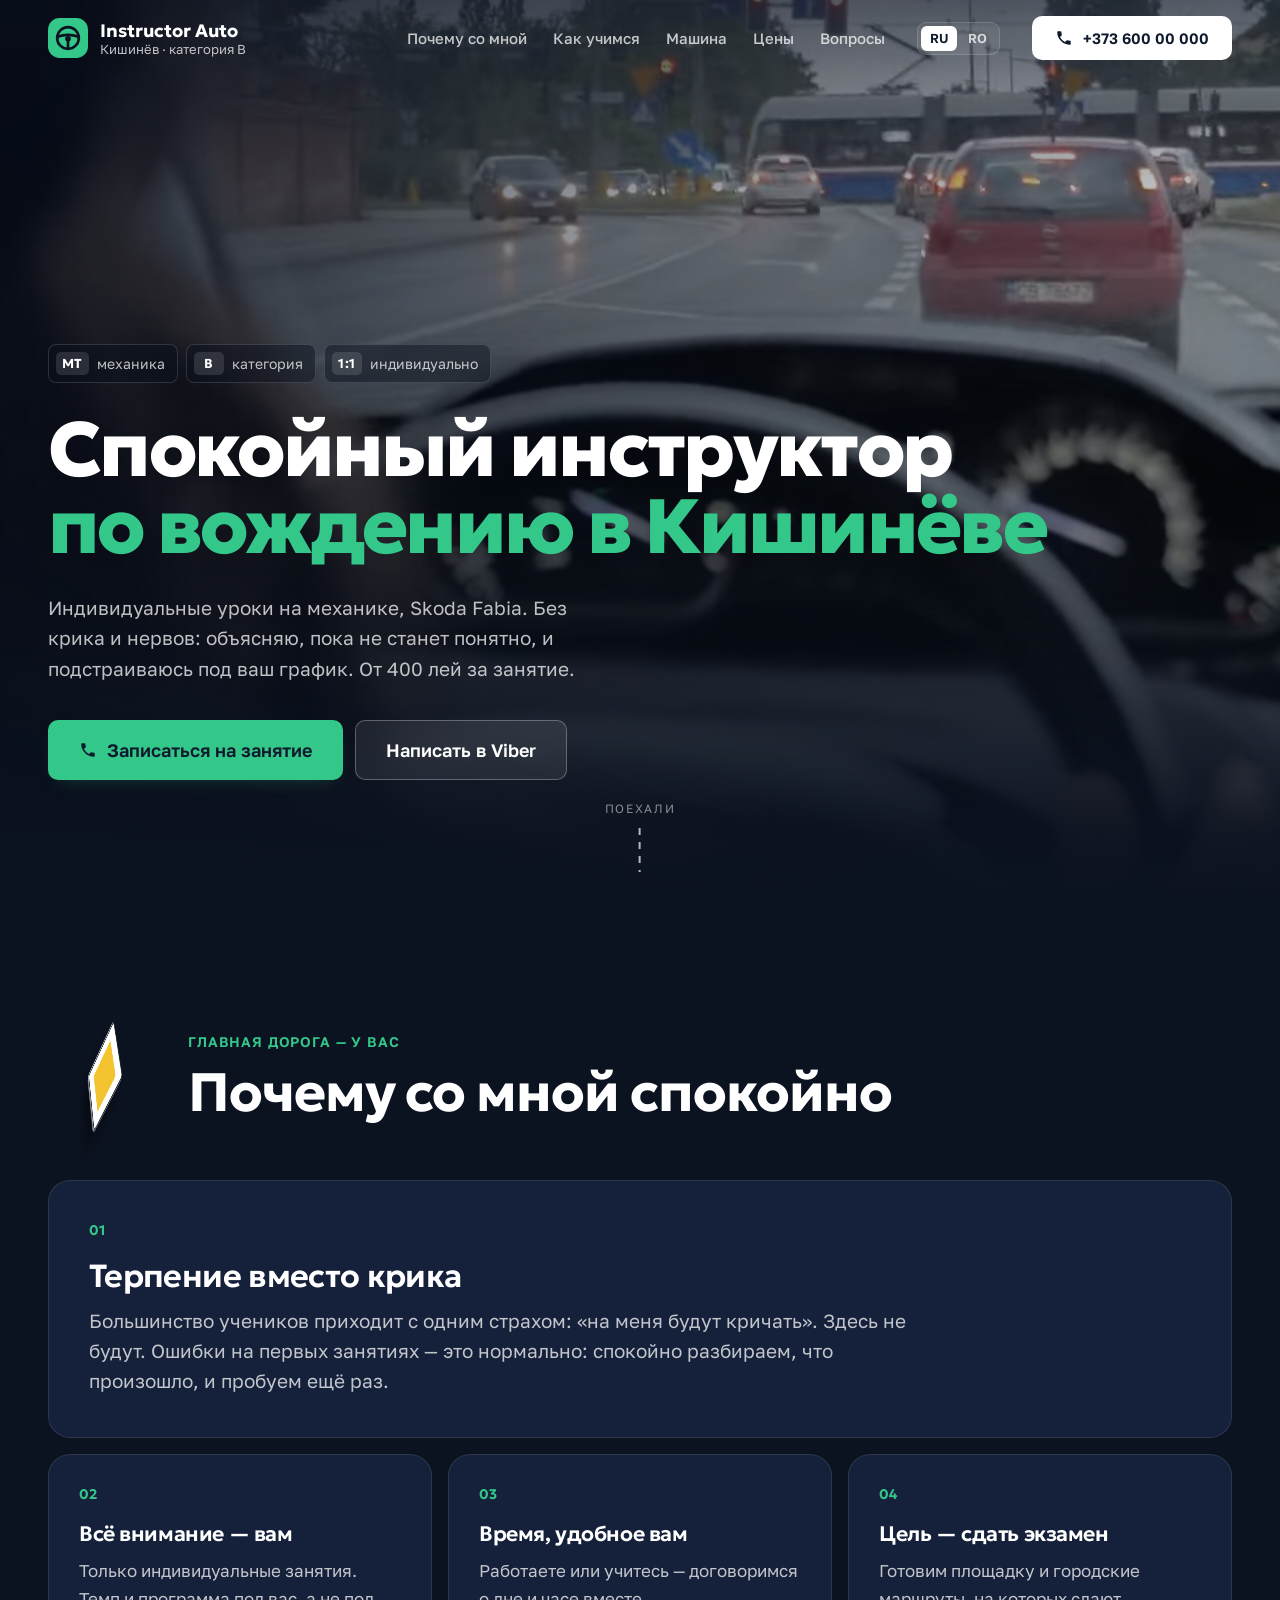
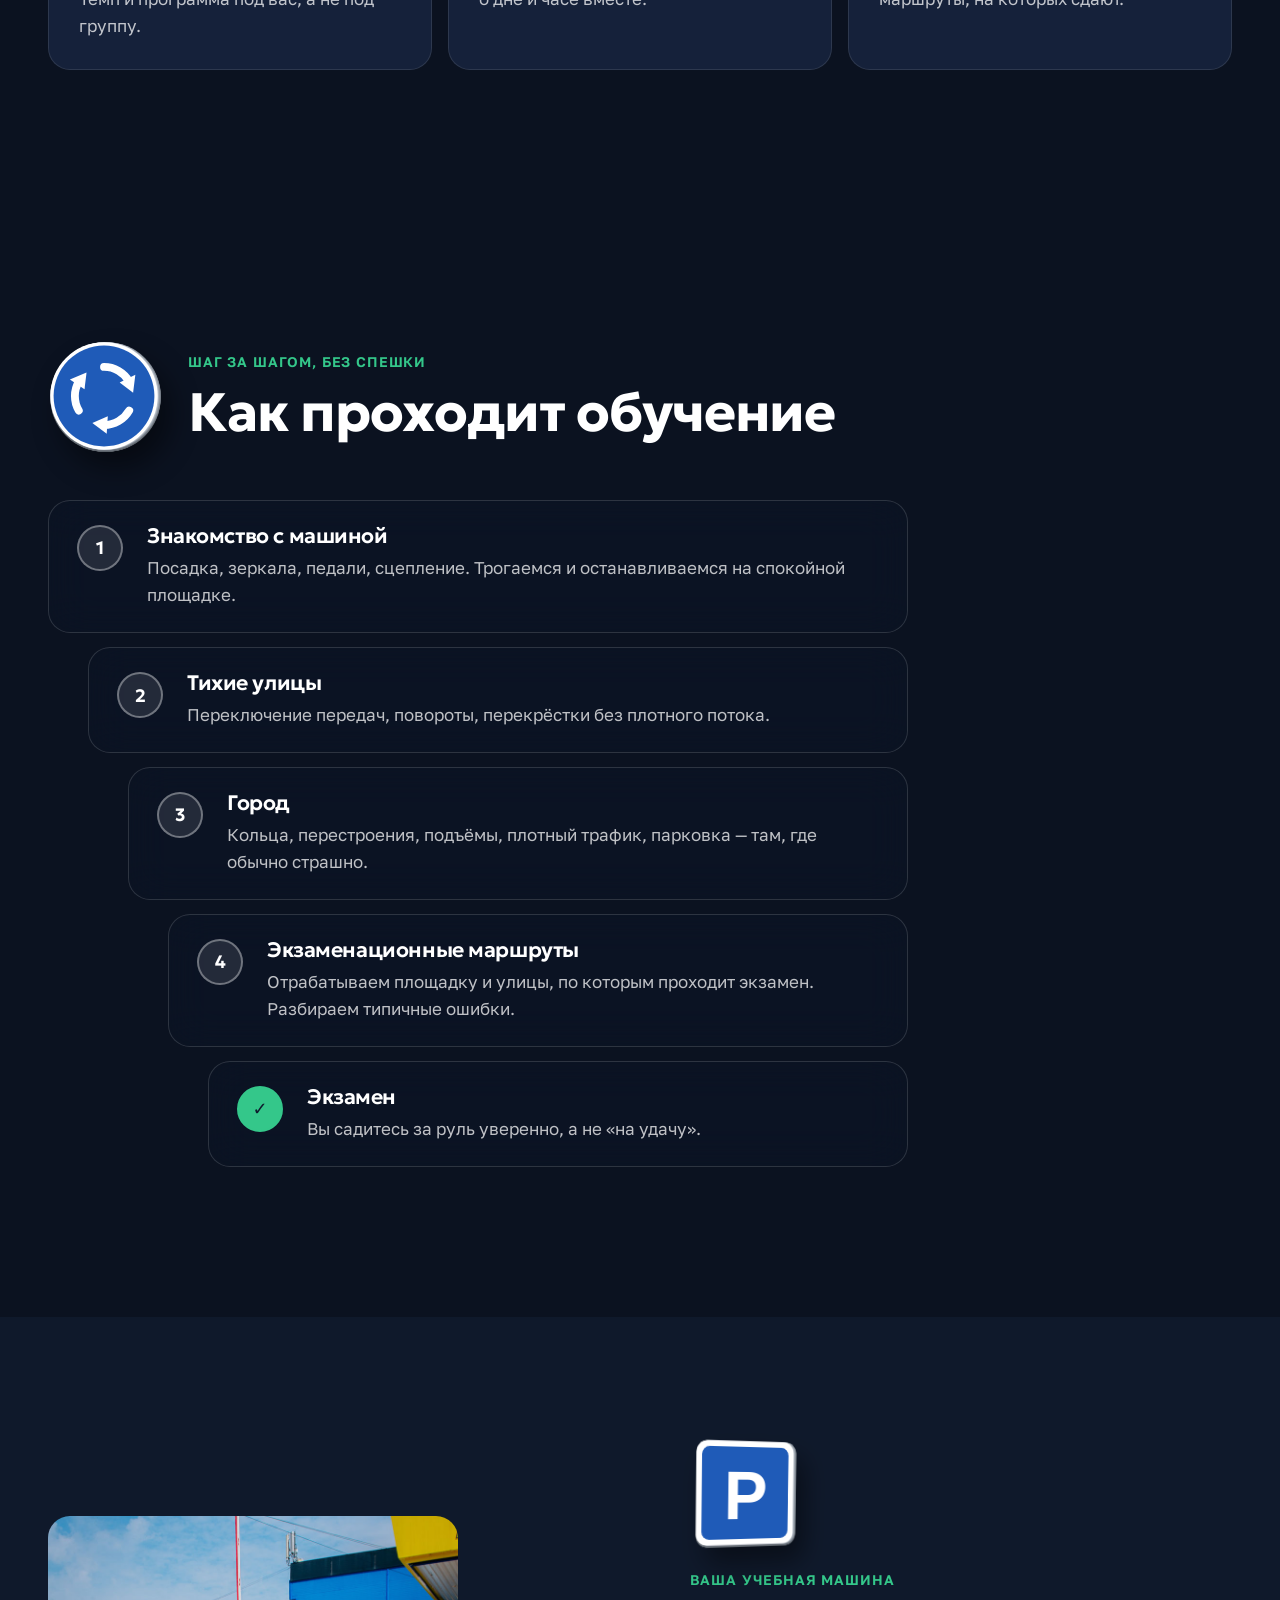
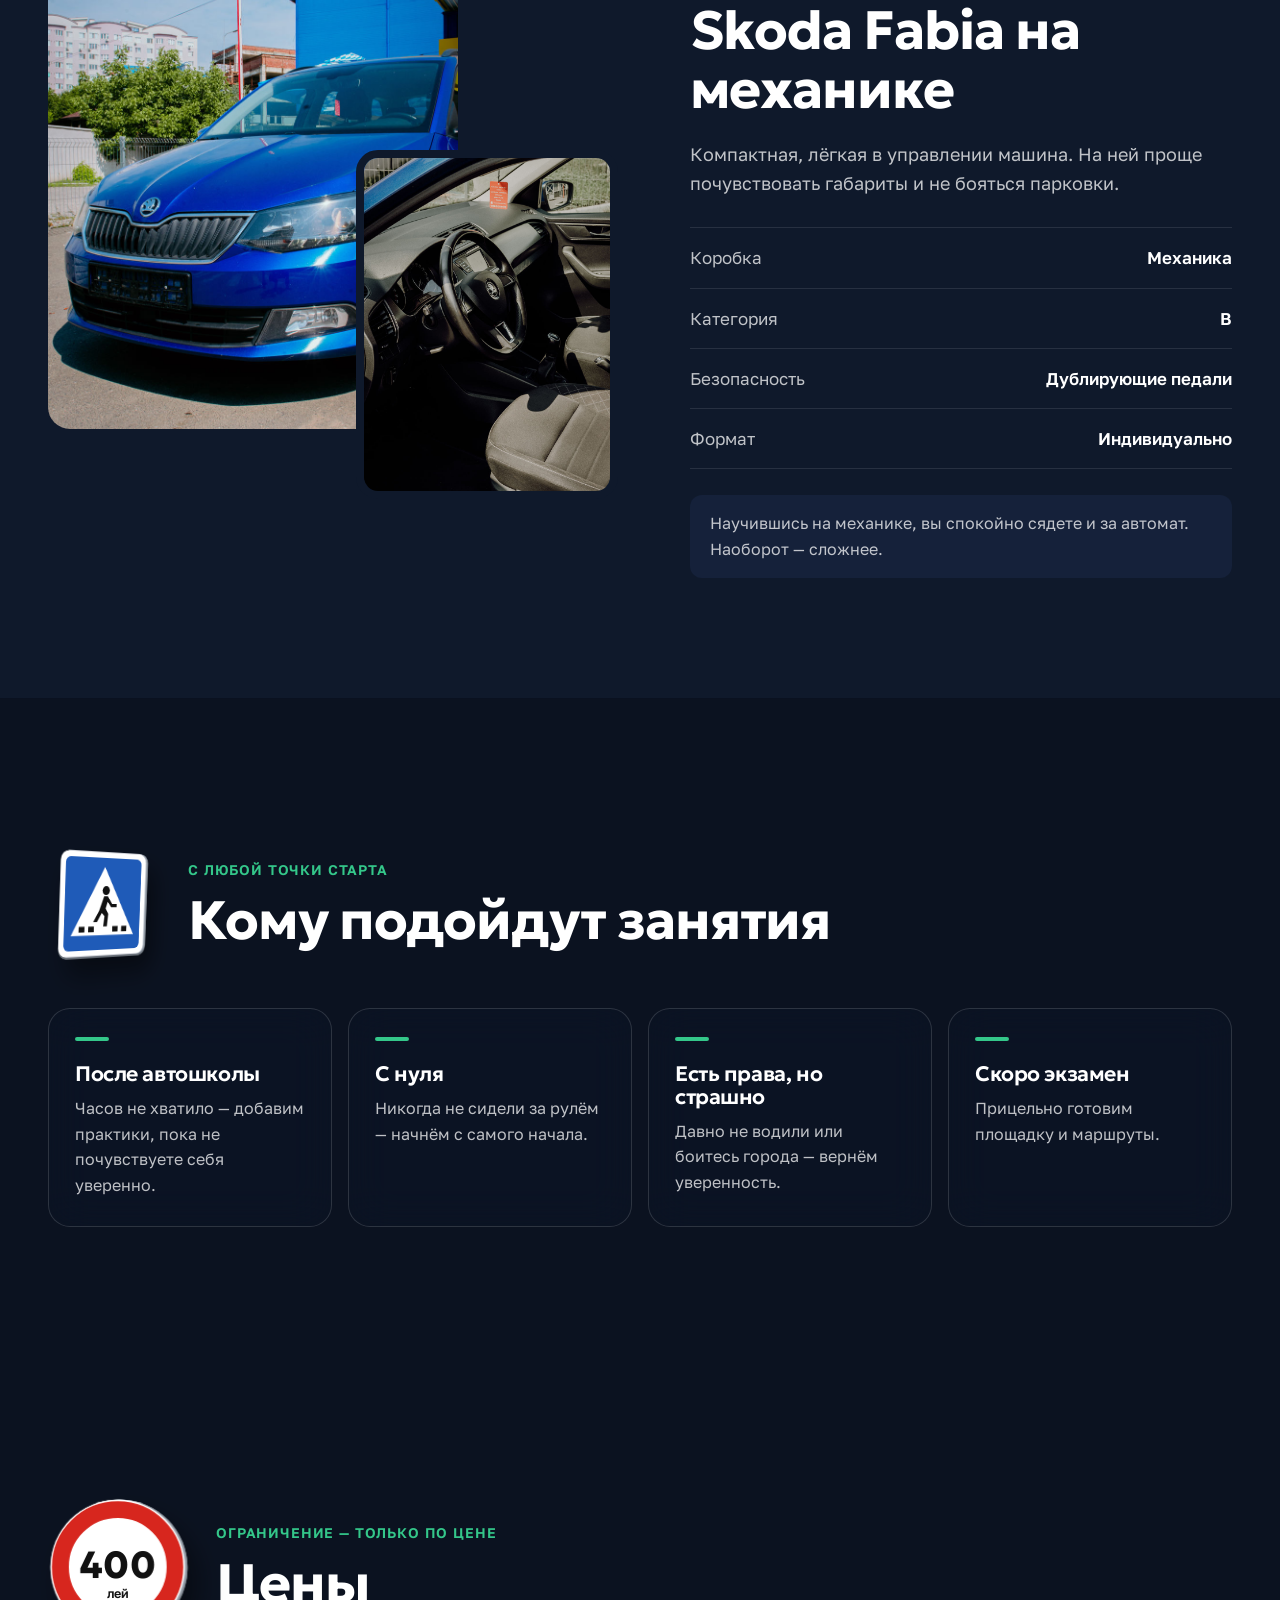
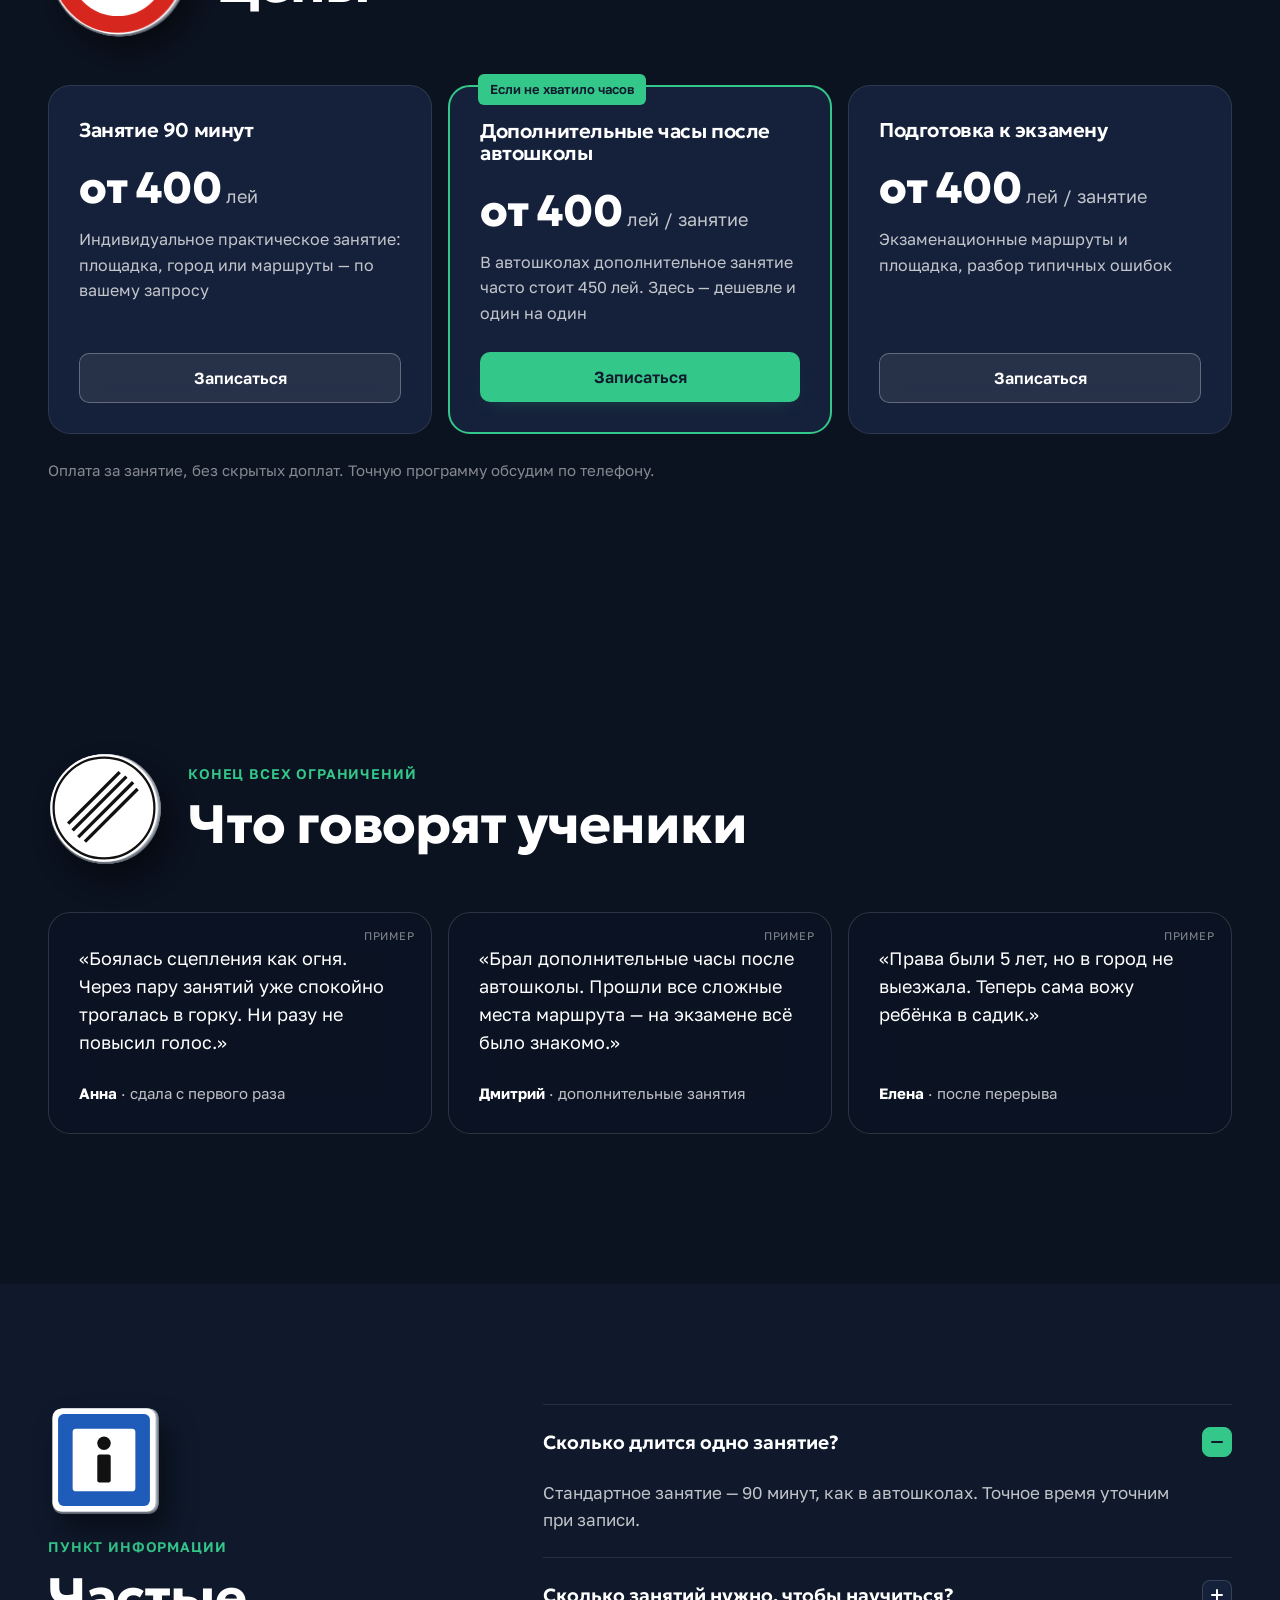
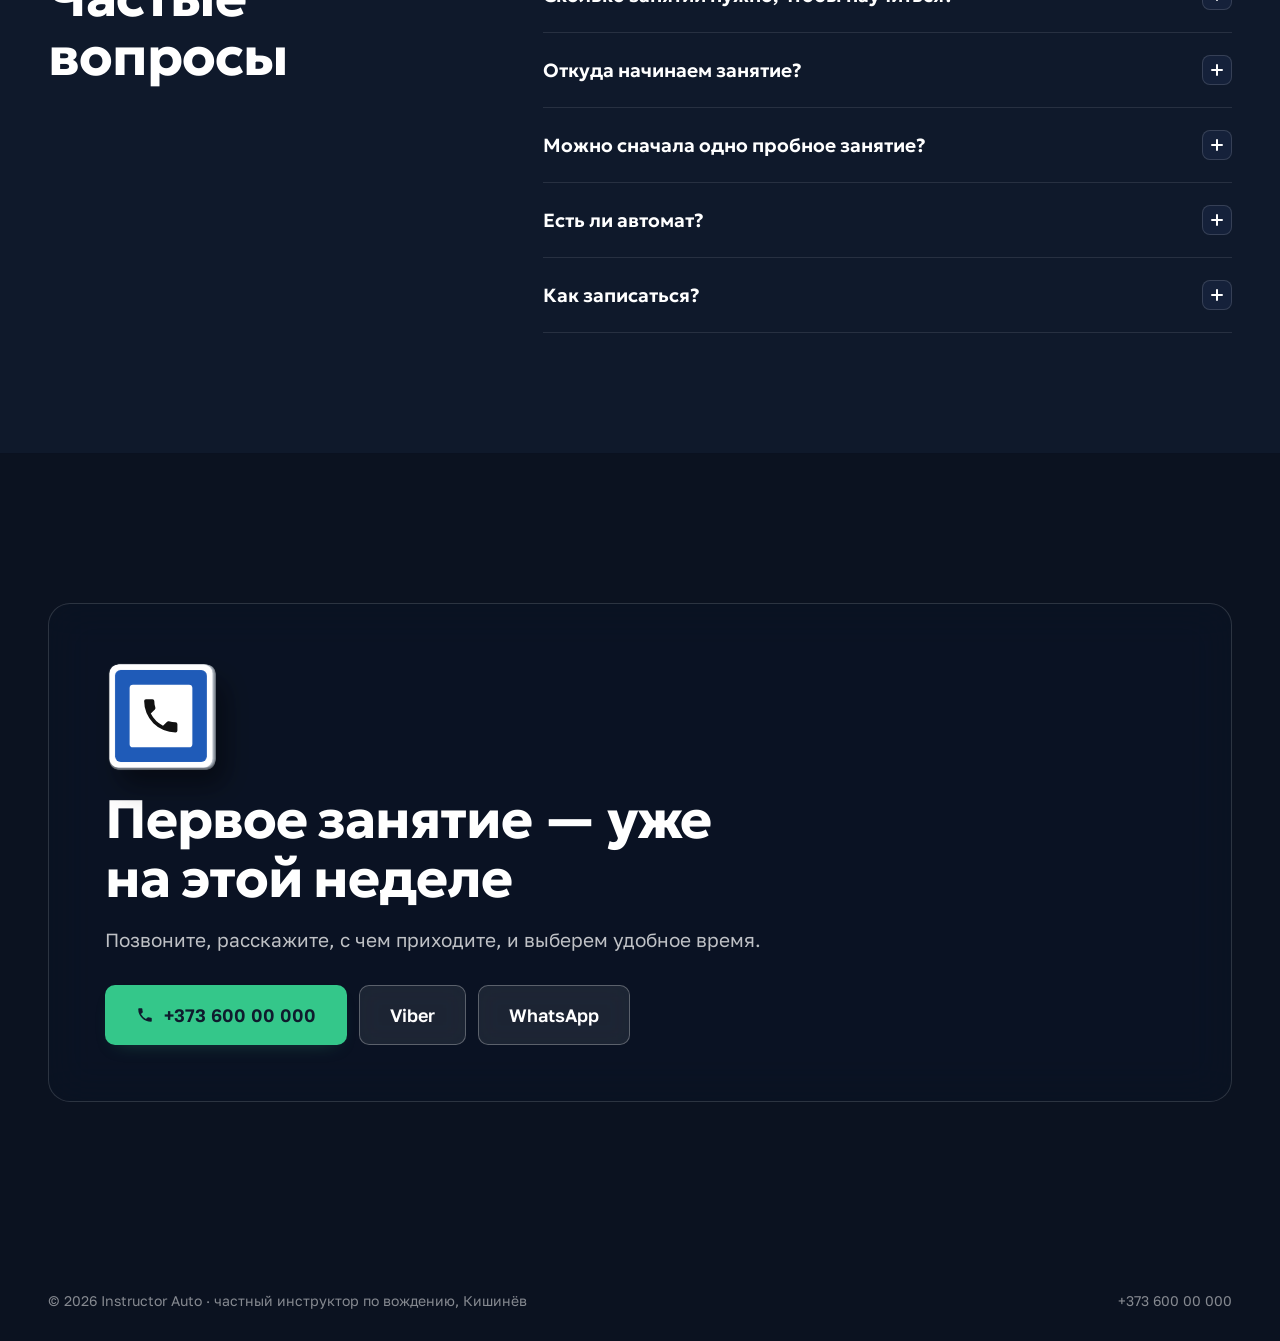
==== index.html @ 3cfbd1a0 "Add files via upload" ====
<!doctype html>
<html lang="ru">
<head>
  <meta charset="utf-8">
  <meta name="viewport" content="width=device-width, initial-scale=1, viewport-fit=cover">
  <meta name="robots" content="noindex, nofollow">
  <title>Спокойный автоинструктор в Кишинёве — механика, Skoda Fabia</title>
  <meta name="description" content="Индивидуальные уроки вождения в Кишинёве: категория B, механика, Skoda Fabia. Терпеливо, без крика, в удобное для вас время. От 400 лей за занятие.">
  <meta name="theme-color" content="#0B1220">
  <link rel="icon" href="img/logo/mark.svg" type="image/svg+xml">
  <link rel="alternate" hreflang="ru" href="index.html">
  <link rel="alternate" hreflang="ro" href="ro.html">
  <link rel="preconnect" href="https://fonts.googleapis.com">
  <link rel="preconnect" href="https://fonts.gstatic.com" crossorigin>
  <link href="https://fonts.googleapis.com/css2?family=Geologica:wght@400;500;600;700;800&family=Golos+Text:wght@400;500;600&display=swap" rel="stylesheet">
  <link rel="stylesheet" href="css/styles.css">
  <script>document.documentElement.classList.add('js')</script>
</head>
<body>

<!-- Дорожные знаки: рисуем один раз, используем через <use> -->
<svg width="0" height="0" style="position:absolute" aria-hidden="true">
  <defs>
    <!-- Главная дорога -->
    <symbol id="s-main" viewBox="0 0 100 100">
      <rect x="15" y="15" width="70" height="70" rx="4" transform="rotate(45 50 50)" fill="#fff" stroke="#1d232b" stroke-width="1.5"/>
      <rect x="27" y="27" width="46" height="46" rx="2" transform="rotate(45 50 50)" fill="#F4C430"/>
    </symbol>
    <!-- Круговое движение -->
    <symbol id="s-round" viewBox="0 0 100 100">
      <circle cx="50" cy="50" r="48" fill="#fff"/>
      <circle cx="50" cy="50" r="45" fill="#1F5BB8"/>
      <g id="s-round-arrow">
        <path d="M50 24 A26 26 0 0 1 72.5 37" fill="none" stroke="#fff" stroke-width="7" stroke-linecap="round"/>
        <path d="M78 31 L76 47 L64 38 Z" fill="#fff"/>
      </g>
      <use href="#s-round-arrow" transform="rotate(120 50 50)"/>
      <use href="#s-round-arrow" transform="rotate(240 50 50)"/>
    </symbol>
    <!-- Стоянка -->
    <symbol id="s-parking" viewBox="0 0 100 100">
      <rect x="4" y="4" width="92" height="92" rx="10" fill="#fff"/>
      <rect x="9" y="9" width="82" height="82" rx="7" fill="#1F5BB8"/>
      <text x="50" y="73" text-anchor="middle" font-family="Arial, sans-serif" font-weight="700" font-size="62" fill="#fff">P</text>
    </symbol>
    <!-- Пешеходный переход — «кому подходит»: для всех, кто идёт к правам -->
    <symbol id="s-cross" viewBox="0 0 100 100">
      <rect x="4" y="4" width="92" height="92" rx="8" fill="#fff"/>
      <rect x="9" y="9" width="82" height="82" rx="5" fill="#1F5BB8"/>
      <path d="M50 17 L84 78 H16 Z" fill="#fff"/>
      <g fill="#111">
        <circle cx="52" cy="38" r="4"/>
        <path d="M50 43 l-5 13 l-6 10 h4 l5 -8 l3 3 l-1 9 h4 l1 -11 l-3 -5 l2 -6 l4 5 h6 v-3 h-5 l-5 -7 z"/>
      </g>
      <g fill="#111"><rect x="24" y="70" width="6" height="5"/><rect x="34" y="70" width="6" height="5"/><rect x="60" y="70" width="6" height="5"/><rect x="70" y="70" width="6" height="5"/></g>
    </symbol>
    <!-- Ограничение скорости — у нас это цена -->
    <symbol id="s-400" viewBox="0 0 100 100">
      <circle cx="50" cy="50" r="48" fill="#fff"/>
      <circle cx="50" cy="50" r="41" fill="#fff" stroke="#D7261E" stroke-width="12"/>
      <text x="50" y="58" text-anchor="middle" font-family="Geologica, Arial, sans-serif" font-weight="800" font-size="27" fill="#111">400</text>
      <text x="50" y="72" text-anchor="middle" font-family="Golos Text, Arial, sans-serif" font-weight="600" font-size="9" fill="#111">лей</text>
    </symbol>
    <!-- Конец всех ограничений -->
    <symbol id="s-end" viewBox="0 0 100 100">
      <circle cx="50" cy="50" r="48" fill="#fff"/>
      <circle cx="50" cy="50" r="45" fill="#fff" stroke="#111" stroke-width="2"/>
      <g stroke="#111" stroke-width="3"><path d="M22 70 L70 22"/><path d="M27 76 L76 27"/><path d="M33 80 L80 33"/><path d="M18 64 L64 18"/></g>
    </symbol>
    <!-- Пункт информации -->
    <symbol id="s-info" viewBox="0 0 100 100">
      <rect x="4" y="4" width="92" height="92" rx="8" fill="#fff"/>
      <rect x="9" y="9" width="82" height="82" rx="5" fill="#1F5BB8"/>
      <rect x="22" y="22" width="56" height="56" rx="3" fill="#fff"/>
      <circle cx="50" cy="35" r="6" fill="#111"/>
      <rect x="44" y="45" width="12" height="25" rx="2" fill="#111"/>
    </symbol>
    <!-- Телефон -->
    <symbol id="s-phone" viewBox="0 0 100 100">
      <rect x="4" y="4" width="92" height="92" rx="8" fill="#fff"/>
      <rect x="9" y="9" width="82" height="82" rx="5" fill="#1F5BB8"/>
      <rect x="22" y="22" width="56" height="56" rx="3" fill="#fff"/>
      <path transform="translate(30 30) scale(1.65)" fill="#111" d="M6.6 10.8a15.1 15.1 0 0 0 6.6 6.6l2.2-2.2a1 1 0 0 1 1-.25 11.4 11.4 0 0 0 3.6.57 1 1 0 0 1 1 1V20a1 1 0 0 1-1 1A17 17 0 0 1 3 4a1 1 0 0 1 1-1h3.5a1 1 0 0 1 1 1c0 1.25.2 2.45.57 3.57a1 1 0 0 1-.25 1z"/>
    </symbol>
  </defs>
</svg>

<!-- «Маршрут» прокрутки справа (только на ПК) -->
<!-- <div class="trip" aria-hidden="true"><div class="trip__road"><i class="trip__car"></i></div></div> -->

<header class="top">
  <div class="wrap top__in">
    <a class="logo" href="#">
      <img src="img/logo/mark.svg" alt="" width="40" height="40">
      <span><b>Instructor Auto</b><small>Кишинёв · категория B</small></span>
    </a>
    <nav class="nav" id="nav">
      <a href="#why">Почему со мной</a>
      <a href="#route">Как учимся</a>
      <a href="#car">Машина</a>
      <a href="#price">Цены</a>
      <a href="#faq">Вопросы</a>
    </nav>
    <div class="lang"><a href="index.html" aria-current="page">RU</a><a href="ro.html" hreflang="ro" lang="ro">RO</a></div>
    <a class="btn btn--light top__call" data-tel><span class="ico-phone"></span><span data-text="phone"></span></a>
    <button class="burger" id="burger" aria-label="Меню" aria-expanded="false"><i></i><i></i></button>
  </div>
</header>

<main>

  <!-- 1. ГЛАВНЫЙ ЭКРАН: видео из салона, внизу тает в фон -->
  <section class="hero">
    <div class="hero__media" aria-hidden="true">
      <video autoplay muted loop playsinline preload="auto" poster="video/drive-poster.jpg">
        <source src="video/drive.webm" type="video/webm">
        <source src="video/drive.mp4" type="video/mp4">
      </video>
    </div>
    <div class="wrap hero__in">
      <div class="hud reveal">
        <span><b>MT</b> механика</span>
        <span><b>B</b> категория</span>
        <span><b>1:1</b> индивидуально</span>
      </div>
      <!-- Прежний заголовок: «Сядьте за руль. / Страшно будет недолго.» -->
      <h1 class="hero__title reveal">
        <span>Спокойный инструктор</span>
        <span class="hero__accent">по вождению в&nbsp;Кишинёве</span>
      </h1>
      <p class="hero__lead reveal">Индивидуальные уроки на механике, Skoda Fabia. Без крика и нервов: объясняю, пока не станет понятно, и подстраиваюсь под ваш график. От <span data-text="priceFrom"></span> лей за занятие.</p>
      <div class="hero__cta reveal">
        <a class="btn btn--sign btn--lg" data-tel><span class="ico-phone"></span>Записаться на занятие</a>
        <a class="btn btn--glass btn--lg" data-viber>Написать в Viber</a>
      </div>
    </div>
    <a class="go" href="#why"><span>Поехали</span><i></i></a>
  </section>

  <!-- 2. ПОЧЕМУ СО МНОЙ (сплошной фон) -->
  <section class="sec" id="why">
    <div class="wrap">
      <div class="head reveal">
        <div class="sign" data-sign><svg><use href="#s-main"/></svg></div>
        <div>
          <p class="head__kicker">Главная дорога — у вас</p>
          <h2>Почему со мной спокойно</h2>
        </div>
      </div>
      <div class="cards">
        <article class="card card--wide reveal">
          <span class="card__n">01</span>
          <h3>Терпение вместо крика</h3>
          <p>Большинство учеников приходит с одним страхом: «на меня будут кричать». Здесь не будут. Ошибки на первых занятиях — это нормально: спокойно разбираем, что произошло, и пробуем ещё раз.</p>
        </article>
        <article class="card reveal">
          <span class="card__n">02</span>
          <h3>Всё внимание — вам</h3>
          <p>Только индивидуальные занятия. Темп и программа под вас, а не под группу.</p>
        </article>
        <article class="card reveal">
          <span class="card__n">03</span>
          <h3>Время, удобное вам</h3>
          <p>Работаете или учитесь — договоримся о дне и часе вместе.</p>
        </article>
        <article class="card reveal">
          <span class="card__n">04</span>
          <h3>Цель — сдать экзамен</h3>
          <p>Готовим площадку и городские маршруты, на которых сдают.</p>
        </article>
      </div>
    </div>
  </section>

  <!-- 3. КАК УЧИМСЯ (дорога «в окне») -->
  <section class="sec sec--road" id="route">
    <div class="road-media" aria-hidden="true">
      <video autoplay muted loop playsinline preload="none" poster="video/drive-poster.jpg">
        <source src="video/drive.webm" type="video/webm">
        <source src="video/drive.mp4" type="video/mp4">
      </video>
    </div>
    <div class="wrap">
      <div class="head reveal">
        <div class="sign" data-sign><svg><use href="#s-round"/></svg></div>
        <div>
          <p class="head__kicker">Шаг за шагом, без спешки</p>
          <h2>Как проходит обучение</h2>
        </div>
      </div>
      <ol class="steps">
        <li class="glass reveal"><b>1</b><div><h3>Знакомство с машиной</h3><p>Посадка, зеркала, педали, сцепление. Трогаемся и останавливаемся на спокойной площадке.</p></div></li>
        <li class="glass reveal"><b>2</b><div><h3>Тихие улицы</h3><p>Переключение передач, повороты, перекрёстки без плотного потока.</p></div></li>
        <li class="glass reveal"><b>3</b><div><h3>Город</h3><p>Кольца, перестроения, подъёмы, плотный трафик, парковка — там, где обычно страшно.</p></div></li>
        <li class="glass reveal"><b>4</b><div><h3>Экзаменационные маршруты</h3><p>Отрабатываем площадку и улицы, по которым проходит экзамен. Разбираем типичные ошибки.</p></div></li>
        <li class="glass reveal steps__finish"><b>✓</b><div><h3>Экзамен</h3><p>Вы садитесь за руль уверенно, а не «на удачу».</p></div></li>
      </ol>
    </div>
  </section>

  <!-- 4. МАШИНА (сплошной фон) -->
  <section class="sec sec--alt" id="car">
    <div class="wrap car">
      <div class="car__photos reveal">
        <img class="car__p1" src="img/car/fabia-front-tall.jpg" alt="Учебная машина Skoda Fabia, синяя" loading="lazy">
        <img class="car__p2" src="img/car/fabia-interior.jpg" alt="Салон Skoda Fabia: руль и механическая коробка передач" loading="lazy">
      </div>
      <div class="car__text">
        <div class="head head--stack reveal">
          <div class="sign" data-sign><svg><use href="#s-parking"/></svg></div>
          <div>
            <p class="head__kicker">Ваша учебная машина</p>
            <h2>Skoda Fabia на механике</h2>
          </div>
        </div>
        <p class="car__lead reveal">Компактная, лёгкая в управлении машина. На ней проще почувствовать габариты и не бояться парковки.</p>
        <ul class="specs reveal">
          <li><span>Коробка</span><b>Механика</b></li>
          <li><span>Категория</span><b>B</b></li>
          <li><span>Безопасность</span><b>Дублирующие педали</b></li>
          <li><span>Формат</span><b>Индивидуально</b></li>
        </ul>
        <p class="note reveal">Научившись на механике, вы спокойно сядете и за автомат. Наоборот — сложнее.</p>
      </div>
    </div>
  </section>

  <!-- 5. КОМУ ПОДХОДИТ (дорога «в окне») -->
  <section class="sec sec--road">
    <div class="road-media" aria-hidden="true">
      <video autoplay muted loop playsinline preload="none" poster="video/drive-poster.jpg">
        <source src="video/drive.webm" type="video/webm">
        <source src="video/drive.mp4" type="video/mp4">
      </video>
    </div>
    <div class="wrap">
      <div class="head reveal">
        <div class="sign" data-sign><svg><use href="#s-cross"/></svg></div>
        <div>
          <p class="head__kicker">С любой точки старта</p>
          <h2>Кому подойдут занятия</h2>
        </div>
      </div>
      <div class="who">
        <div class="glass who__item reveal"><h3>После автошколы</h3><p>Часов не хватило — добавим практики, пока не почувствуете себя уверенно.</p></div>
        <div class="glass who__item reveal"><h3>С нуля</h3><p>Никогда не сидели за рулём — начнём с самого начала.</p></div>
        <div class="glass who__item reveal"><h3>Есть права, но страшно</h3><p>Давно не водили или боитесь города — вернём уверенность.</p></div>
        <div class="glass who__item reveal"><h3>Скоро экзамен</h3><p>Прицельно готовим площадку и маршруты.</p></div>
      </div>
    </div>
  </section>

  <!-- 6. ЦЕНЫ (сплошной фон) -->
  <section class="sec" id="price">
    <div class="wrap">
      <div class="head reveal">
        <div class="sign sign--big" data-sign><svg><use href="#s-400"/></svg></div>
        <div>
          <p class="head__kicker">Ограничение — только по цене</p>
          <h2>Цены</h2>
        </div>
      </div>
      <div class="prices" id="prices"></div>
      <p class="prices__note reveal">Оплата за занятие, без скрытых доплат. Точную программу обсудим по телефону.</p>
    </div>
  </section>

  <!-- 7. ОТЗЫВЫ (дорога «в окне») -->
  <section class="sec sec--road">
    <div class="road-media" aria-hidden="true">
      <video autoplay muted loop playsinline preload="none" poster="video/drive-poster.jpg">
        <source src="video/drive.webm" type="video/webm">
        <source src="video/drive.mp4" type="video/mp4">
      </video>
    </div>
    <div class="wrap">
      <div class="head reveal">
        <div class="sign" data-sign><svg><use href="#s-end"/></svg></div>
        <div>
          <p class="head__kicker">Конец всех ограничений</p>
          <h2>Что говорят ученики</h2>
        </div>
      </div>
      <div class="reviews">
        <figure class="glass review reveal">
          <span class="review__demo">пример</span>
          <blockquote>Боялась сцепления как огня. Через пару занятий уже спокойно трогалась в горку. Ни разу не повысил голос.</blockquote>
          <figcaption><b>Анна</b> · сдала с первого раза</figcaption>
        </figure>
        <figure class="glass review reveal">
          <span class="review__demo">пример</span>
          <blockquote>Брал дополнительные часы после автошколы. Прошли все сложные места маршрута — на экзамене всё было знакомо.</blockquote>
          <figcaption><b>Дмитрий</b> · дополнительные занятия</figcaption>
        </figure>
        <figure class="glass review reveal">
          <span class="review__demo">пример</span>
          <blockquote>Права были 5 лет, но в город не выезжала. Теперь сама вожу ребёнка в садик.</blockquote>
          <figcaption><b>Елена</b> · после перерыва</figcaption>
        </figure>
      </div>
    </div>
  </section>

  <!-- 8. ВОПРОСЫ (сплошной фон) -->
  <section class="sec sec--alt" id="faq">
    <div class="wrap faq-wrap">
      <div class="head head--stack reveal">
        <div class="sign" data-sign><svg><use href="#s-info"/></svg></div>
        <div>
          <p class="head__kicker">Пункт информации</p>
          <h2>Частые вопросы</h2>
        </div>
      </div>
      <div class="faq reveal">
        <details open>
          <summary>Сколько длится одно занятие?</summary>
          <p>Стандартное занятие — 90 минут, как в автошколах. Точное время уточним при записи.</p>
        </details>
        <details>
          <summary>Сколько занятий нужно, чтобы научиться?</summary>
          <p>Зависит от того, с чем вы приходите. После первого занятия скажу честно, сколько понадобится именно вам.</p>
        </details>
        <details>
          <summary>Откуда начинаем занятие?</summary>
          <p>Место встречи договариваемся по телефону — так, чтобы вам было удобно добираться.</p>
        </details>
        <details>
          <summary>Можно сначала одно пробное занятие?</summary>
          <p>Да. Возьмите одно занятие — посмотрите, подходит ли вам такой формат, и только потом решайте.</p>
        </details>
        <details>
          <summary>Есть ли автомат?</summary>
          <p>Нет, занятия только на механике. Зато после неё автомат осваивается за один вечер.</p>
        </details>
        <details>
          <summary>Как записаться?</summary>
          <p>Позвоните или напишите в Viber/WhatsApp — подберём первый день и время.</p>
        </details>
      </div>
    </div>
  </section>

  <!-- 9. ФИНАЛ (дорога «в окне») -->
  <section class="sec sec--road sec--final">
    <div class="road-media" aria-hidden="true">
      <video autoplay muted loop playsinline preload="none" poster="video/drive-poster.jpg">
        <source src="video/drive.webm" type="video/webm">
        <source src="video/drive.mp4" type="video/mp4">
      </video>
    </div>
    <div class="wrap">
      <div class="glass final reveal">
        <div class="sign" data-sign><svg><use href="#s-phone"/></svg></div>
        <h2>Первое занятие — уже на&nbsp;этой неделе</h2>
        <p>Позвоните, расскажите, с чем приходите, и выберем удобное время.</p>
        <div class="final__cta">
          <a class="btn btn--sign btn--lg" data-tel><span class="ico-phone"></span><span data-text="phone"></span></a>
          <a class="btn btn--glass btn--lg" data-viber>Viber</a>
          <a class="btn btn--glass btn--lg" data-whatsapp>WhatsApp</a>
        </div>
      </div>
    </div>
  </section>

</main>

<footer class="foot">
  <div class="wrap foot__in">
    <span>© <span id="year"></span> Instructor Auto · частный инструктор по вождению, Кишинёв</span>
    <a data-tel><span data-text="phone"></span></a>
  </div>
</footer>

<div class="sticky-call">
  <a class="btn btn--sign" data-tel><span class="ico-phone"></span>Позвонить</a>
  <a class="btn btn--glass" data-viber>Viber</a>
</div>

<script src="js/site-data.js"></script>
<script src="js/main.js"></script>
<script src="js/motion.js"></script>
</body>
</html>
---- css/styles.css ----
/* Instructor Auto — тёмный вариант «дорога через секцию».
   Главный экран с видео из салона → сплошная секция → секция-«окно» с той же дорогой → …
   Прежняя светлая версия лежит в prototypes/old-light/. */
:root {
  --bg: #0B1220;
  --bg-2: #0F192B;
  --card: #15213A;
  --white: #fff;
  --soft: rgba(255,255,255,.74);
  --faint: rgba(255,255,255,.5);
  --line: rgba(255,255,255,.1);
  --glass: rgba(12,20,36,.5);
  --glass-line: rgba(255,255,255,.14);
  --ink: #0F1B2D;
  /* акцент: «зелёный сигнал светофора» — можно ехать, всё спокойно (раньше был жёлтый #F4C430, «как такси», затем яркий #3DDC97) */
  --accent: #34C78A;
  --accent-hover: #4FD69C;
  --accent-rgb: 52, 199, 138;

  --r-btn: 10px;
  --r-card: 22px;
  --wrap: 1240px;
  --top-h: 76px;

  --f-head: "Geologica", system-ui, sans-serif;
  --f-body: "Golos Text", system-ui, sans-serif;
}

*, *::before, *::after { box-sizing: border-box; }
html { scroll-behavior: smooth; scroll-padding-top: 84px; }
body {
  margin: 0; background: var(--bg); color: var(--white);
  font: 400 17px/1.6 var(--f-body);
  -webkit-font-smoothing: antialiased;
}
img, svg { display: block; max-width: 100%; }
a { color: inherit; text-decoration: none; }
h1, h2, h3 { font-family: var(--f-head); margin: 0; line-height: 1.08; letter-spacing: -.02em; }
h2 { font-size: clamp(32px, 4.4vw, 54px); font-weight: 700; }
h3 { font-size: 21px; font-weight: 600; }
p { margin: 0; }
.wrap { max-width: var(--wrap); margin: 0 auto; padding: 0 28px; }

/* ---------- кнопки ---------- */
.btn {
  display: inline-flex; align-items: center; justify-content: center; gap: 10px;
  min-height: 50px; padding: 0 22px; border-radius: var(--r-btn);
  font: 600 16px/1 var(--f-body); border: 1.5px solid transparent;
  transition: background .2s, color .2s, border-color .2s, transform .2s, box-shadow .2s;
  cursor: pointer; white-space: nowrap;
}
.btn:active { transform: translateY(1px); }
.btn--lg { min-height: 60px; padding: 0 30px; font-size: 18px; }
/* btn--blue / btn--ghost рисует main.js в карточках цен */
.btn--sign, .btn--blue { background: var(--accent); color: var(--ink); box-shadow: 0 8px 20px -12px rgba(var(--accent-rgb), .35); }
.btn--sign:hover, .btn--blue:hover { background: var(--accent-hover); box-shadow: 0 10px 24px -12px rgba(var(--accent-rgb), .5); }
.btn--glass, .btn--ghost {
  background: rgba(255,255,255,.08); color: #fff; border-color: rgba(255,255,255,.28);
  backdrop-filter: blur(10px); -webkit-backdrop-filter: blur(10px);
}
.btn--glass:hover, .btn--ghost:hover { background: rgba(255,255,255,.16); border-color: #fff; }
.btn--light { background: #fff; color: var(--ink); }
.btn--light:hover { background: var(--accent); }
.ico-phone {
  width: 18px; height: 18px; flex: none; background: currentColor;
  -webkit-mask: url("data:image/svg+xml,%3Csvg xmlns='http://www.w3.org/2000/svg' viewBox='0 0 24 24'%3E%3Cpath d='M6.6 10.8a15.1 15.1 0 0 0 6.6 6.6l2.2-2.2a1 1 0 0 1 1-.25 11.4 11.4 0 0 0 3.6.57 1 1 0 0 1 1 1V20a1 1 0 0 1-1 1A17 17 0 0 1 3 4a1 1 0 0 1 1-1h3.5a1 1 0 0 1 1 1c0 1.25.2 2.45.57 3.57a1 1 0 0 1-.25 1z'/%3E%3C/svg%3E") center/contain no-repeat;
          mask: url("data:image/svg+xml,%3Csvg xmlns='http://www.w3.org/2000/svg' viewBox='0 0 24 24'%3E%3Cpath d='M6.6 10.8a15.1 15.1 0 0 0 6.6 6.6l2.2-2.2a1 1 0 0 1 1-.25 11.4 11.4 0 0 0 3.6.57 1 1 0 0 1 1 1V20a1 1 0 0 1-1 1A17 17 0 0 1 3 4a1 1 0 0 1 1-1h3.5a1 1 0 0 1 1 1c0 1.25.2 2.45.57 3.57a1 1 0 0 1-.25 1z'/%3E%3C/svg%3E") center/contain no-repeat;
}

/* ---------- шапка ---------- */
.top { position: fixed; top: 0; left: 0; right: 0; z-index: 50; transition: background .3s, box-shadow .3s; }
.top--scrolled {
  background: rgba(10,16,30,.72); box-shadow: 0 1px 0 var(--glass-line);
  backdrop-filter: blur(16px); -webkit-backdrop-filter: blur(16px);
}
.top__in { display: flex; align-items: center; gap: 32px; height: var(--top-h); }
.logo { display: flex; align-items: center; gap: 12px; }
.logo span { display: flex; flex-direction: column; line-height: 1.15; }
.logo b { font: 700 18px var(--f-head); white-space: nowrap; }
.logo small { font-size: 13px; color: var(--soft); }
.nav { display: flex; gap: 26px; margin-left: auto; font-weight: 500; font-size: 15px; }
.nav a { color: var(--soft); transition: color .2s; }
.nav a:hover { color: #fff; }
.top__call { min-height: 44px; font-size: 15px; }
.lang {
  display: flex; gap: 2px; padding: 3px; border-radius: 9px;
  background: rgba(255,255,255,.08); border: 1px solid var(--glass-line);
}
.lang a { padding: 6px 9px; border-radius: 6px; font: 600 13px/1 var(--f-body); color: var(--soft); transition: background .2s, color .2s; }
.lang a:hover { color: #fff; }
.lang a[aria-current] { background: #fff; color: var(--ink); }
.burger { display: none; }

/* ---------- 1. главный экран ---------- */
.hero {
  position: relative; isolation: isolate; overflow: hidden;
  min-height: 100vh; min-height: 100svh;
  display: flex; align-items: flex-end; padding: 120px 0 120px;
}
.hero__in { width: 100%; }
.hero__media { position: absolute; inset: 0; z-index: -1; background: var(--bg) url("../video/drive-poster.jpg") center/cover; }
.hero__media video { width: 100%; height: 100%; object-fit: cover; }
.hero__media::after {
  content: ""; position: absolute; inset: 0; pointer-events: none;
  background:
    /* снизу: видео тает в фон страницы — много шагов, без полосы */
    linear-gradient(to top, var(--bg) 0%, rgba(11,18,32,.94) 7%, rgba(11,18,32,.72) 16%,
      rgba(11,18,32,.42) 27%, rgba(11,18,32,.16) 38%, rgba(11,18,32,0) 48%),
    linear-gradient(180deg, rgba(8,14,28,.55) 0%, rgba(8,14,28,0) 22%),
    linear-gradient(90deg, rgba(8,14,28,.72) 0%, rgba(8,14,28,.3) 55%, rgba(8,14,28,.1) 100%),
    rgba(8,14,28,.12);
}
.hud { display: flex; flex-wrap: wrap; gap: 8px; margin-bottom: 28px; }
.hud span {
  display: inline-flex; align-items: center; gap: 8px;
  padding: 7px 12px 7px 7px; border-radius: 8px;
  background: rgba(10,16,30,.45); border: 1px solid var(--glass-line);
  backdrop-filter: blur(10px); -webkit-backdrop-filter: blur(10px);
  font-size: 14px; color: var(--soft);
}
.hud b {
  min-width: 30px; padding: 3px 6px; border-radius: 5px; text-align: center;
  background: rgba(255,255,255,.12); color: #fff; font: 700 13px var(--f-head); letter-spacing: .03em;
}
/* было под «Сядьте за руль»: clamp(44px, 7.2vw, 104px), max-width 1000px */
.hero__title { font-size: clamp(40px, 6vw, 88px); font-weight: 800; letter-spacing: -.035em; line-height: 1; max-width: 1100px; }
.hero__title span { display: block; }
/* в Geologica запятая под ș/ț глубокая — в румынской версии заголовкам нужен больший межстрочный */
:lang(ro) .hero__title { line-height: 1.14; }
:lang(ro) h2, :lang(ro) h3 { line-height: 1.16; }
.hero__accent { color: var(--accent); }
.hero__lead { margin-top: 28px; max-width: 580px; font-size: 19px; color: var(--soft); }
.hero__cta { display: flex; flex-wrap: wrap; gap: 12px; margin-top: 36px; }
.go {
  position: absolute; left: 50%; bottom: 28px; transform: translateX(-50%);
  display: flex; flex-direction: column; align-items: center; gap: 10px;
  font-size: 12px; letter-spacing: .14em; text-transform: uppercase; color: var(--faint);
}
.go i { width: 2px; height: 44px; background: linear-gradient(#fff 0 50%, transparent 0) 0 0/2px 14px; animation: dash 1s linear infinite; opacity: .7; }
@keyframes dash { to { background-position: 0 14px; } }

/* ---------- «маршрут» прокрутки ---------- */
/* Двухполосная дорога: сплошные по краям, прерывистая по центру.
   Машина едет вниз по правой (по ходу движения) полосе — на экране это левая. */
.trip {
  --road-w: 350px; --car-w: 90px; --car-h: 180px;
  position: fixed; left: 0; top: 0px; bottom: 0px; z-index: 20;
  width: var(--road-w);
}
.trip__road {
  position: relative; height: 100%; width: 100%; overflow: hidden;
  background: #262C3620;
  box-shadow: 0 0 0 1px rgba(255,255,255,.08), 0 10px 30px -10px rgba(0,0,0,.6);
}
/* края дороги */
.trip__road::before {
  content: ""; position: absolute; inset: 0 4px;
  border-left: 1.5px solid rgba(255,255,255,.25); border-right: 1.5px solid rgba(255,255,255,.25);
}
/* разделительная прерывистая */
.trip__road::after {
  content: ""; position: absolute; left: 50%; top: 0; bottom: 0; width: 2px; margin-left: -1px;
  background: linear-gradient(rgba(255,255,255,.35) 0 55%, transparent 0) 0 0 / 2px 14px;
}
.trip__car {
  position: absolute; z-index: 1;
  left: calc((var(--road-w) / 2 + 4px) / 2 - var(--car-w) / 2); /* центр левой полосы */
  /* едет от низа шапки до низа экрана */
  top: calc(var(--top-h) + 10px + var(--trip, 0) * (100% - var(--top-h) - var(--car-h) - 30px));
  width: var(--car-w); height: var(--car-h);
  background: url("../img/ui/car-top.svg") center/contain no-repeat;
  filter: drop-shadow(0 3px 3px rgba(0,0,0,.55));
}
/* свет фар на асфальте перед машиной */
.trip__car::after {
  content: ""; position: absolute; left: 50%; top: 100%; width: 18px; height: 22px; margin-left: -9px;
  background: radial-gradient(ellipse at 50% 0, rgba(255,240,190,.45), rgba(255,240,190,0) 70%);
}

/* ---------- секции ---------- */
.sec { position: relative; padding: 120px 0; background: var(--bg); }
.sec--alt { background: var(--bg-2); }
.head { display: flex; align-items: center; gap: 28px; margin-bottom: 48px; }
.head--stack { flex-direction: column; align-items: flex-start; gap: 20px; }
.head__kicker { font-size: 14px; font-weight: 600; letter-spacing: .06em; text-transform: uppercase; color: var(--accent); margin-bottom: 10px; }

/* секция-«окно»: видео стоит на месте, блок едет поверх (работает и на iPhone) */
.sec--road { isolation: isolate; clip-path: inset(0); padding: 150px 0; }
.road-media { position: fixed; inset: 0; z-index: -1; background: var(--bg) url("../video/drive-poster.jpg") center/cover; }
.road-media video { width: 100%; height: 100%; object-fit: cover; }
.road-media::after {
  content: ""; position: absolute; inset: 0;
  background: linear-gradient(90deg, rgba(8,14,28,.8) 0%, rgba(8,14,28,.45) 60%, rgba(8,14,28,.3) 100%);
}
/* мягкие «шторки» сверху и снизу окна — без резкого шва с соседями */
.sec--road::before, .sec--road::after {
  content: ""; position: absolute; left: 0; right: 0; height: 90px; z-index: 0; pointer-events: none;
}
/* .sec--road::before { top: -1px; background: linear-gradient(var(--sec-prev, var(--bg)), transparent); }
.sec--road::after { bottom: -1px; background: linear-gradient(to top, var(--sec-next, var(--bg)), transparent); } */
.sec--road > .wrap { position: relative; z-index: 1; }
#car + .sec--road, #faq + .sec--road { --sec-prev: var(--bg-2); }
.sec--road:has(+ #car), .sec--road:has(+ #faq) { --sec-next: var(--bg-2); }

.glass {
  background: var(--glass); border: 1px solid var(--glass-line); border-radius: var(--r-card);
  backdrop-filter: blur(20px) saturate(1.2); -webkit-backdrop-filter: blur(20px) saturate(1.2);
}

/* ---------- объёмные знаки ---------- */
.sign { --ry: 0deg; --rx: 0deg; width: 112px; height: 112px; flex: none; perspective: 600px; }
.sign--big { width: 140px; height: 140px; }
.sign svg {
  width: 100%; height: 100%;
  transform: rotateY(var(--ry)) rotateX(var(--rx));
  transition: transform .25s ease-out;
  /* «толщина» металлического щита: стопка тонких теней + тень на фоне */
  filter:
    drop-shadow(1px 0 0 #b7bec7) drop-shadow(1px 0 0 #9aa2ac) drop-shadow(1px 0 0 #7f8791)
    drop-shadow(0 1px 0 #6d747d) drop-shadow(0 1px 0 #5c636b)
    drop-shadow(10px 16px 14px rgba(0,0,0,.45));
  animation: sway 6s ease-in-out infinite;
}
@keyframes sway {
  0%, 100% { translate: 0 0; rotate: -1.5deg; }
  50% { translate: 0 -4px; rotate: 1.5deg; }
}

/* 2. почему со мной */
.cards { display: grid; grid-template-columns: repeat(3, 1fr); gap: 16px; }
.card {
  padding: 30px; display: flex; flex-direction: column; gap: 12px;
  background: var(--card); border: 1px solid var(--line); border-radius: var(--r-card);
}
.card p { color: var(--soft); }
.card__n { font: 700 14px var(--f-head); color: var(--accent); margin-bottom: 8px; }
.card--wide { grid-column: span 3; padding: 40px; }
.card--wide h3 { font-size: 32px; }
.card--wide p { font-size: 19px; max-width: 820px; }

/* 3. шаги */
.steps { list-style: none; margin: 0; padding: 0; display: grid; gap: 14px; max-width: 860px; }
.steps li { display: flex; gap: 24px; align-items: flex-start; padding: 24px 28px; }
.steps b {
  flex: none; width: 46px; height: 46px; border-radius: 50%;
  display: grid; place-items: center;
  background: rgba(255,255,255,.1); border: 2px solid rgba(255,255,255,.35);
  font: 700 18px var(--f-head);
}
.steps p { margin-top: 6px; color: var(--soft); }
.steps li:nth-child(2) { margin-left: 40px; }
.steps li:nth-child(3) { margin-left: 80px; }
.steps li:nth-child(4) { margin-left: 120px; }
.steps li:nth-child(5) { margin-left: 160px; }
.steps__finish b { background: var(--accent); border-color: var(--accent); color: var(--ink); }

/* 4. машина */
.car { display: grid; grid-template-columns: 1.05fr 1fr; gap: 72px; align-items: center; }
.car__photos { position: relative; padding-bottom: 70px; }
.car__p1 { width: 72%; aspect-ratio: 4/5; object-fit: cover; border-radius: var(--r-card); }
.car__p2 {
  position: absolute; right: 0; bottom: 0; width: 46%; aspect-ratio: 3/4;
  object-fit: cover; object-position: 30% 50%;
  border-radius: var(--r-card); border: 8px solid var(--bg-2);
}
.car__text .head { margin-bottom: 22px; }
.car__lead { font-size: 18px; color: var(--soft); }
.specs { list-style: none; padding: 0; margin: 30px 0 0; border-top: 1px solid var(--line); }
.specs li { display: flex; justify-content: space-between; gap: 16px; padding: 16px 0; border-bottom: 1px solid var(--line); }
.specs span { color: var(--soft); }
.specs b { font-weight: 600; text-align: right; }
.note { margin-top: 26px; padding: 16px 20px; border-radius: 12px; background: var(--card); font-size: 16px; color: var(--soft); }

/* 5. кому подходит */
.who { display: grid; grid-template-columns: repeat(4, 1fr); gap: 16px; }
.who__item { padding: 28px 26px; }
.who__item::before {
  content: ""; display: block; width: 34px; height: 4px; border-radius: 2px;
  background: var(--accent); margin-bottom: 22px;
}
.who__item p { margin-top: 10px; color: var(--soft); font-size: 16px; }

/* 6. цены (карточки рисует main.js) */
.prices { display: grid; grid-template-columns: repeat(3, 1fr); gap: 16px; }
.price {
  position: relative; display: flex; flex-direction: column; padding: 34px 30px 30px;
  background: var(--card); border: 1px solid var(--line); border-radius: var(--r-card);
}
.price h3 { font-size: 20px; }
.price--hl { border: 2px solid var(--accent); }
.price__tag {
  position: absolute; top: -13px; left: 28px; padding: 5px 12px; border-radius: 6px;
  background: var(--accent); color: var(--ink); font-size: 13px; font-weight: 600;
}
.price__sum { margin: 18px 0 12px; font-size: 18px; color: var(--soft); }
.price__sum b { font: 800 44px var(--f-head); color: #fff; letter-spacing: -.02em; }
.price__unit { white-space: nowrap; }
.price__note { color: var(--soft); font-size: 16px; margin-bottom: 26px; }
.price .btn { margin-top: auto; }
.prices__note { margin-top: 24px; color: var(--faint); font-size: 15px; }

/* 7. отзывы */
.reviews { display: grid; grid-template-columns: repeat(3, 1fr); gap: 16px; }
.review {
  position: relative; margin: 0; padding: 32px 30px 28px;
  display: flex; flex-direction: column; justify-content: space-between; gap: 24px;
}
.review blockquote { margin: 0; font-size: 18px; line-height: 1.55; }
.review blockquote::before { content: "«"; }
.review blockquote::after { content: "»"; }
.review figcaption { color: var(--soft); font-size: 15px; }
.review figcaption b { color: #fff; }
.review__demo {
  position: absolute; top: 14px; right: 16px;
  font-size: 11px; text-transform: uppercase; letter-spacing: .08em; color: var(--faint);
}

/* 8. вопросы */
.faq-wrap { display: grid; grid-template-columns: 1fr 1.6fr; gap: 64px; align-items: start; }
.faq { border-top: 1px solid var(--line); }
.faq details { border-bottom: 1px solid var(--line); }
.faq summary {
  list-style: none; cursor: pointer;
  display: flex; justify-content: space-between; align-items: center; gap: 24px;
  padding: 22px 0; font: 600 19px var(--f-head);
}
.faq summary::-webkit-details-marker { display: none; }
.faq summary::after {
  content: ""; flex: none; width: 30px; height: 30px; border-radius: 8px;
  border: 1px solid var(--glass-line);
  background: var(--card) center/12px no-repeat url("data:image/svg+xml,%3Csvg xmlns='http://www.w3.org/2000/svg' viewBox='0 0 12 12'%3E%3Cpath d='M6 1v10M1 6h10' stroke='%23fff' stroke-width='2' stroke-linecap='round'/%3E%3C/svg%3E");
}
.faq details[open] summary::after {
  background-color: var(--accent); border-color: var(--accent);
  background-image: url("data:image/svg+xml,%3Csvg xmlns='http://www.w3.org/2000/svg' viewBox='0 0 12 12'%3E%3Cpath d='M1 6h10' stroke='%230F1B2D' stroke-width='2' stroke-linecap='round'/%3E%3C/svg%3E");
}
.faq details p { padding: 0 48px 24px 0; color: var(--soft); }

/* 9. финал */
.sec--final { padding-bottom: 160px; }
.final { padding: 56px; display: grid; justify-items: start; gap: 18px; background: rgba(12,20,36,.45); }
.final h2 { max-width: 760px; }
.final p { color: var(--soft); font-size: 19px; }
.final__cta { display: flex; flex-wrap: wrap; gap: 12px; margin-top: 12px; }

.foot { padding: 28px 0; font-size: 14px; color: var(--faint); background: var(--bg); }
.foot__in { display: flex; justify-content: space-between; gap: 16px; flex-wrap: wrap; }
.foot a:hover { color: #fff; }

.sticky-call { display: none; }

/* ---------- появление при прокрутке (класс .js ставит motion.js) ---------- */
.js .reveal { opacity: 0; transform: translateY(28px); transition: opacity .7s ease, transform .7s cubic-bezier(.2,.7,.2,1); }
.js .reveal.is-in { opacity: 1; transform: none; }
.cards > :nth-child(2), .prices > :nth-child(2), .who > :nth-child(2), .reviews > :nth-child(2) { transition-delay: .08s; }
.cards > :nth-child(3), .prices > :nth-child(3), .who > :nth-child(3), .reviews > :nth-child(3) { transition-delay: .16s; }
.cards > :nth-child(4), .who > :nth-child(4) { transition-delay: .24s; }

@media (prefers-reduced-motion: reduce) {
  html { scroll-behavior: auto; }
  .js .reveal { opacity: 1; transform: none; transition: none; }
  .sign svg, .go i { animation: none; }
}

/* ---------- адаптив ---------- */
/* дорога справа — только когда рядом с контентом есть свободное поле */
@media (max-width: 1359px) {
  .trip { display: none; }
}

@media (max-width: 1080px) {
  .nav { gap: 18px; }
  .who { grid-template-columns: 1fr 1fr; }
  .car { gap: 48px; }
}

@media (max-width: 900px) {
  .top__call, .trip { display: none; }
  .lang { margin-left: auto; }
  .lang + .top__call + .burger, .lang ~ .burger { margin-left: 8px; }
  .burger {
    display: grid; gap: 6px; margin-left: auto;
    width: 46px; height: 46px; place-content: center; cursor: pointer;
    background: rgba(255,255,255,.08); border: 1px solid var(--glass-line); border-radius: var(--r-btn);
  }
  .burger i { display: block; width: 20px; height: 2px; background: #fff; transition: transform .25s; }
  .nav-open .burger i:first-child { transform: translateY(4px) rotate(45deg); }
  .nav-open .burger i:last-child { transform: translateY(-4px) rotate(-45deg); }
  .nav {
    position: fixed; top: var(--top-h); left: 0; right: 0;
    flex-direction: column; gap: 0; padding: 8px 20px 20px;
    background: #0E1626; box-shadow: 0 1px 0 var(--glass-line), 0 24px 40px -20px rgba(0,0,0,.7);
    transform: translateY(-8px); opacity: 0; visibility: hidden; transition: .2s;
  }
  .nav a { padding: 14px 0; border-bottom: 1px solid var(--line); font-size: 17px; color: #fff; }
  .nav-open .nav { transform: none; opacity: 1; visibility: visible; }
  /* с открытым меню шапка сплошная: backdrop-filter у родителя ломает фон выпадающего меню */
  .nav-open .top { background: #0E1626; backdrop-filter: none; -webkit-backdrop-filter: none; box-shadow: 0 1px 0 var(--glass-line); }

  .cards, .prices, .reviews { grid-template-columns: 1fr; }
  .card--wide { grid-column: auto; }
  .steps li { margin-left: 0 !important; }
  .car, .faq-wrap { grid-template-columns: 1fr; }
  .faq-wrap { gap: 0; }

  .sticky-call {
    display: flex; gap: 10px; position: fixed; left: 0; right: 0; bottom: 0; z-index: 40;
    padding: 10px 16px calc(10px + env(safe-area-inset-bottom));
    background: rgba(10,16,30,.72); border-top: 1px solid var(--glass-line);
    backdrop-filter: blur(16px); -webkit-backdrop-filter: blur(16px);
  }
  .sticky-call .btn--sign { flex: 1; }
  body { padding-bottom: 70px; }
}

@media (max-width: 600px) {
  :root { --top-h: 66px; }
  body { font-size: 16px; }
  .wrap { padding: 0 16px; }
  .logo small { display: none; }
  .top__in { gap: 12px; }
  .logo { gap: 10px; }
  .logo b { font-size: 17px; }
  .hero { padding: 96px 0 72px; }
  .hero__media video { object-position: 38% 50%; }
  .hero__media::after {
    background:
      linear-gradient(180deg, rgba(8,14,28,.5) 0%, rgba(8,14,28,.15) 30%, rgba(8,14,28,.75) 68%, var(--bg) 100%);
  }
  .hero__lead { font-size: 17px; }
  .hero__cta .btn { width: 100%; }
  .go { display: none; }
  .sec { padding: 80px 0; }
  .sec--road { padding: 100px 0; }
  .road-media::after { background: rgba(8,14,28,.62); }
  .head { gap: 18px; margin-bottom: 32px; }
  .sign { width: 76px; height: 76px; }
  .sign--big { width: 92px; height: 92px; }
  .card, .card--wide { padding: 24px; }
  .card--wide h3 { font-size: 26px; }
  .card--wide p { font-size: 17px; }
  .who { grid-template-columns: 1fr; }
  .steps li { padding: 20px; gap: 16px; }
  .car__photos { padding-bottom: 48px; }
  .faq summary { font-size: 17px; }
  .faq details p { padding-right: 0; }
  .final { padding: 30px 22px; }
  .final__cta .btn { flex: 1; }
  .final__cta .btn--sign { flex-basis: 100%; }
}
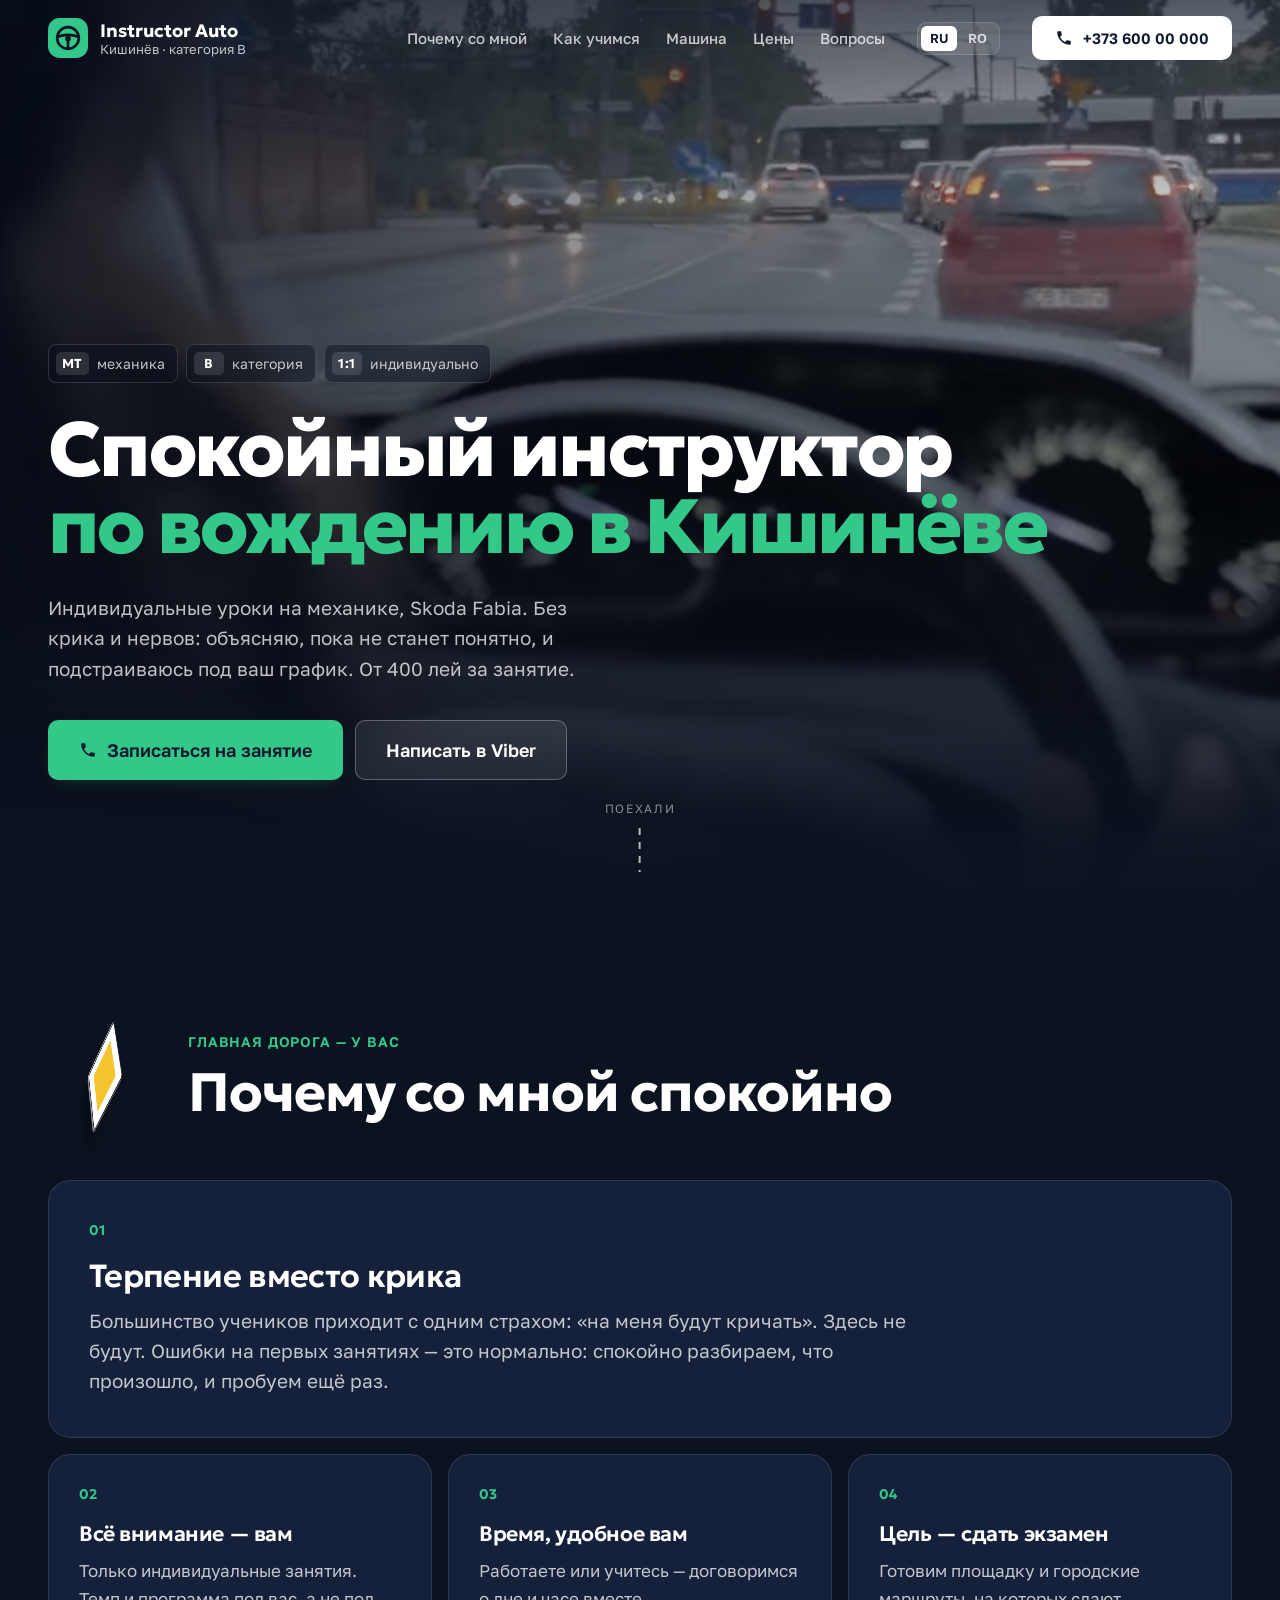
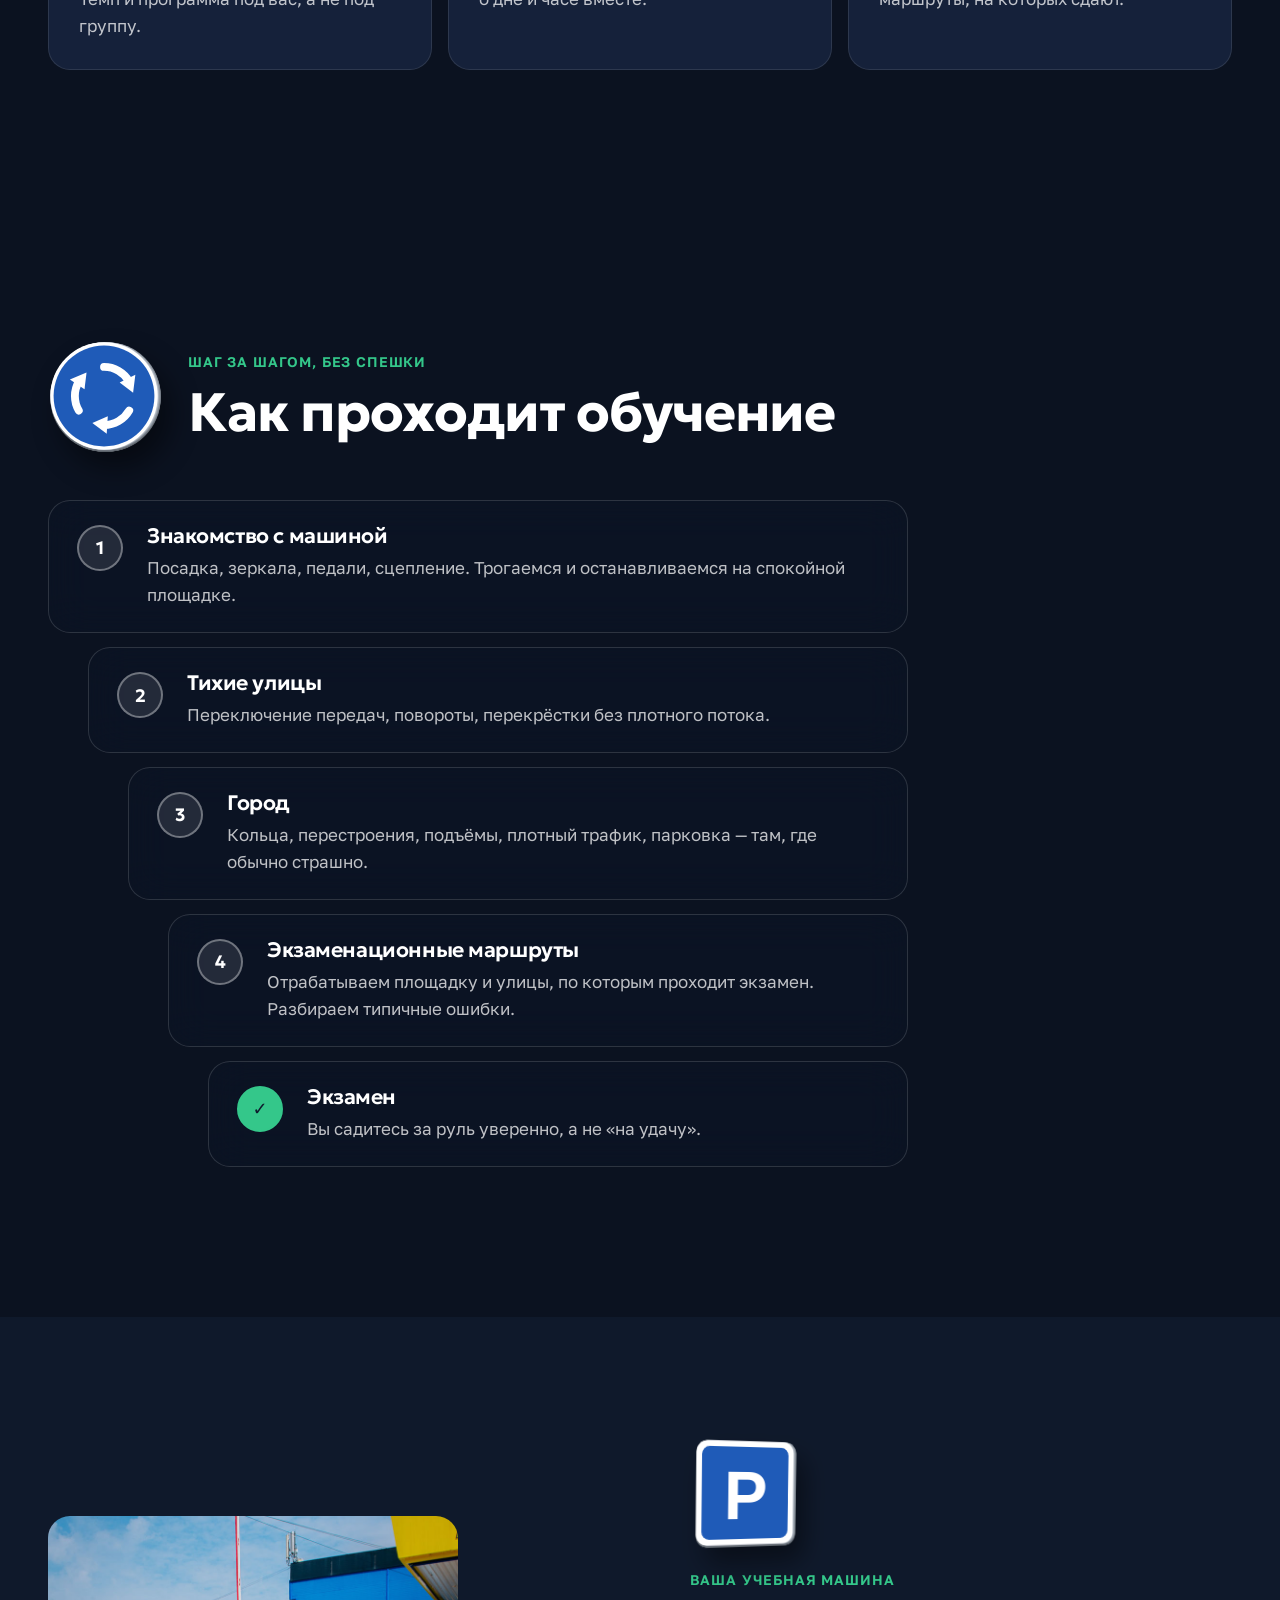
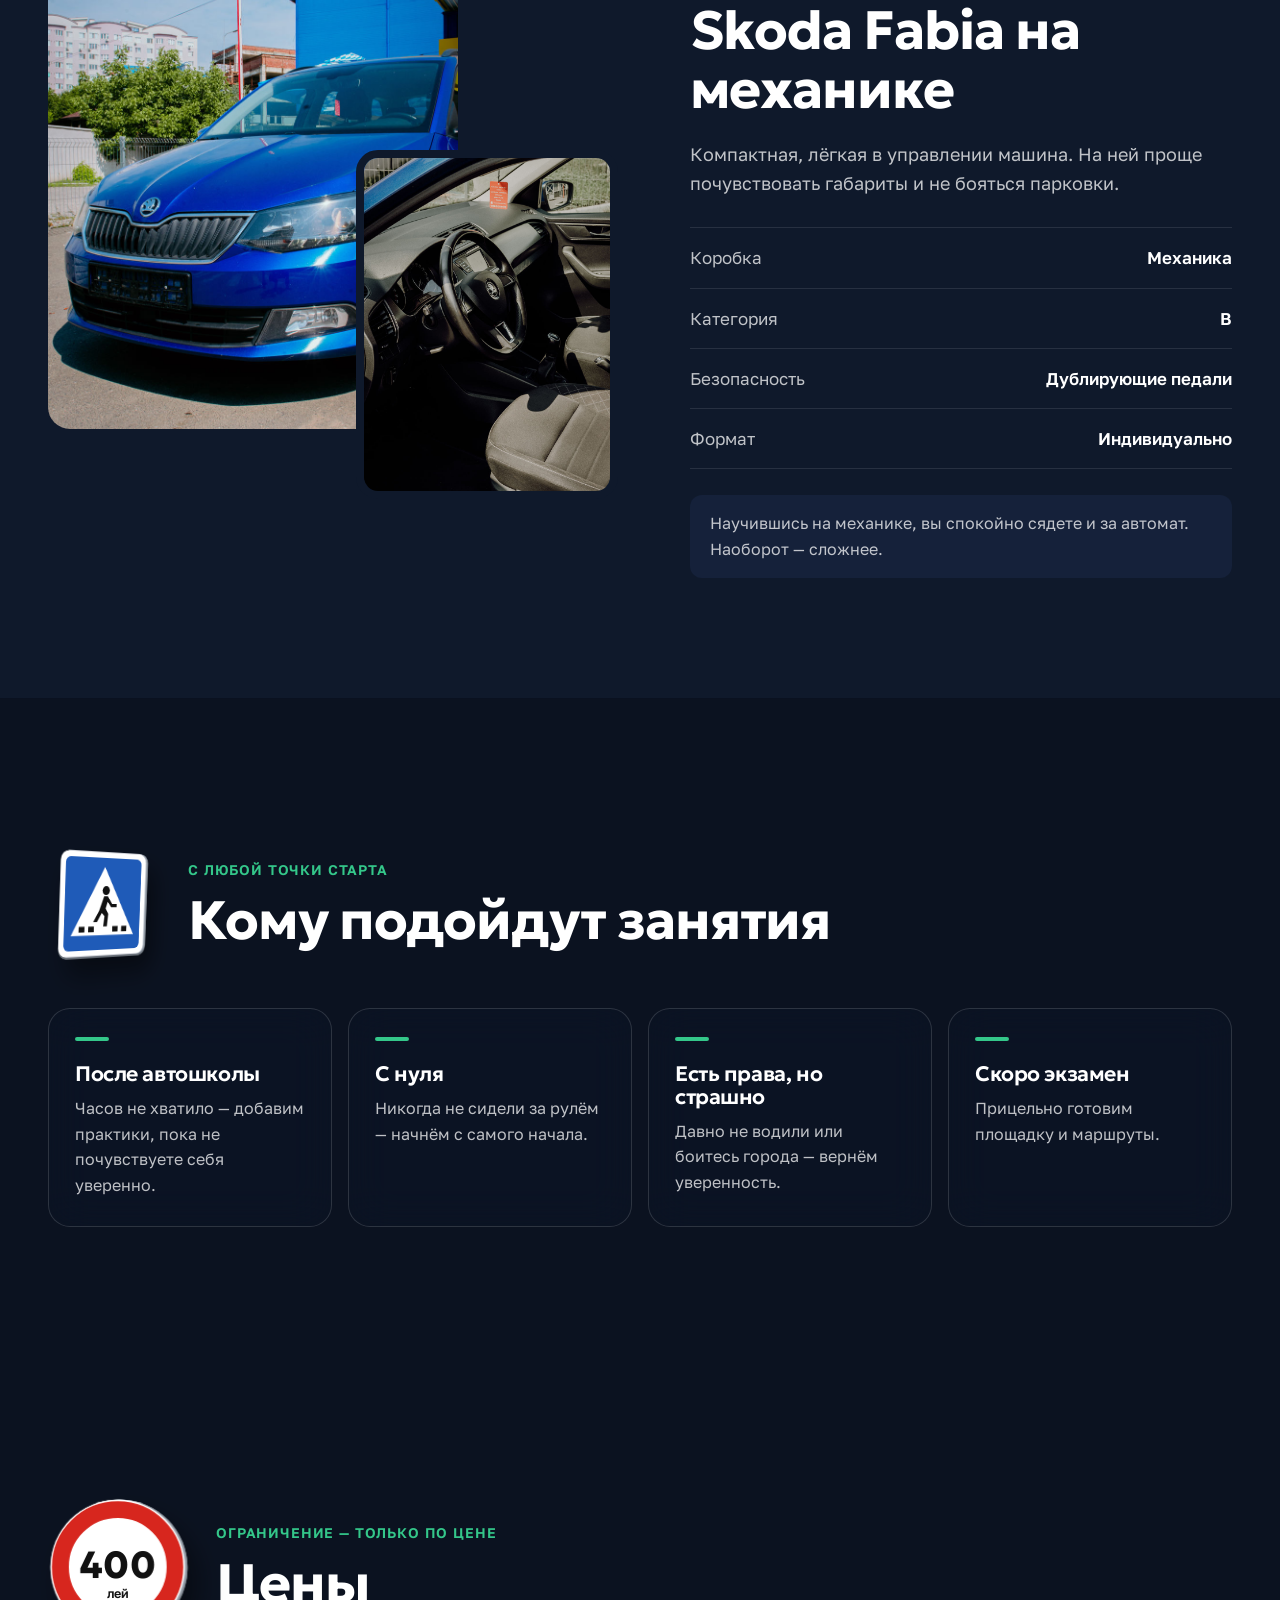
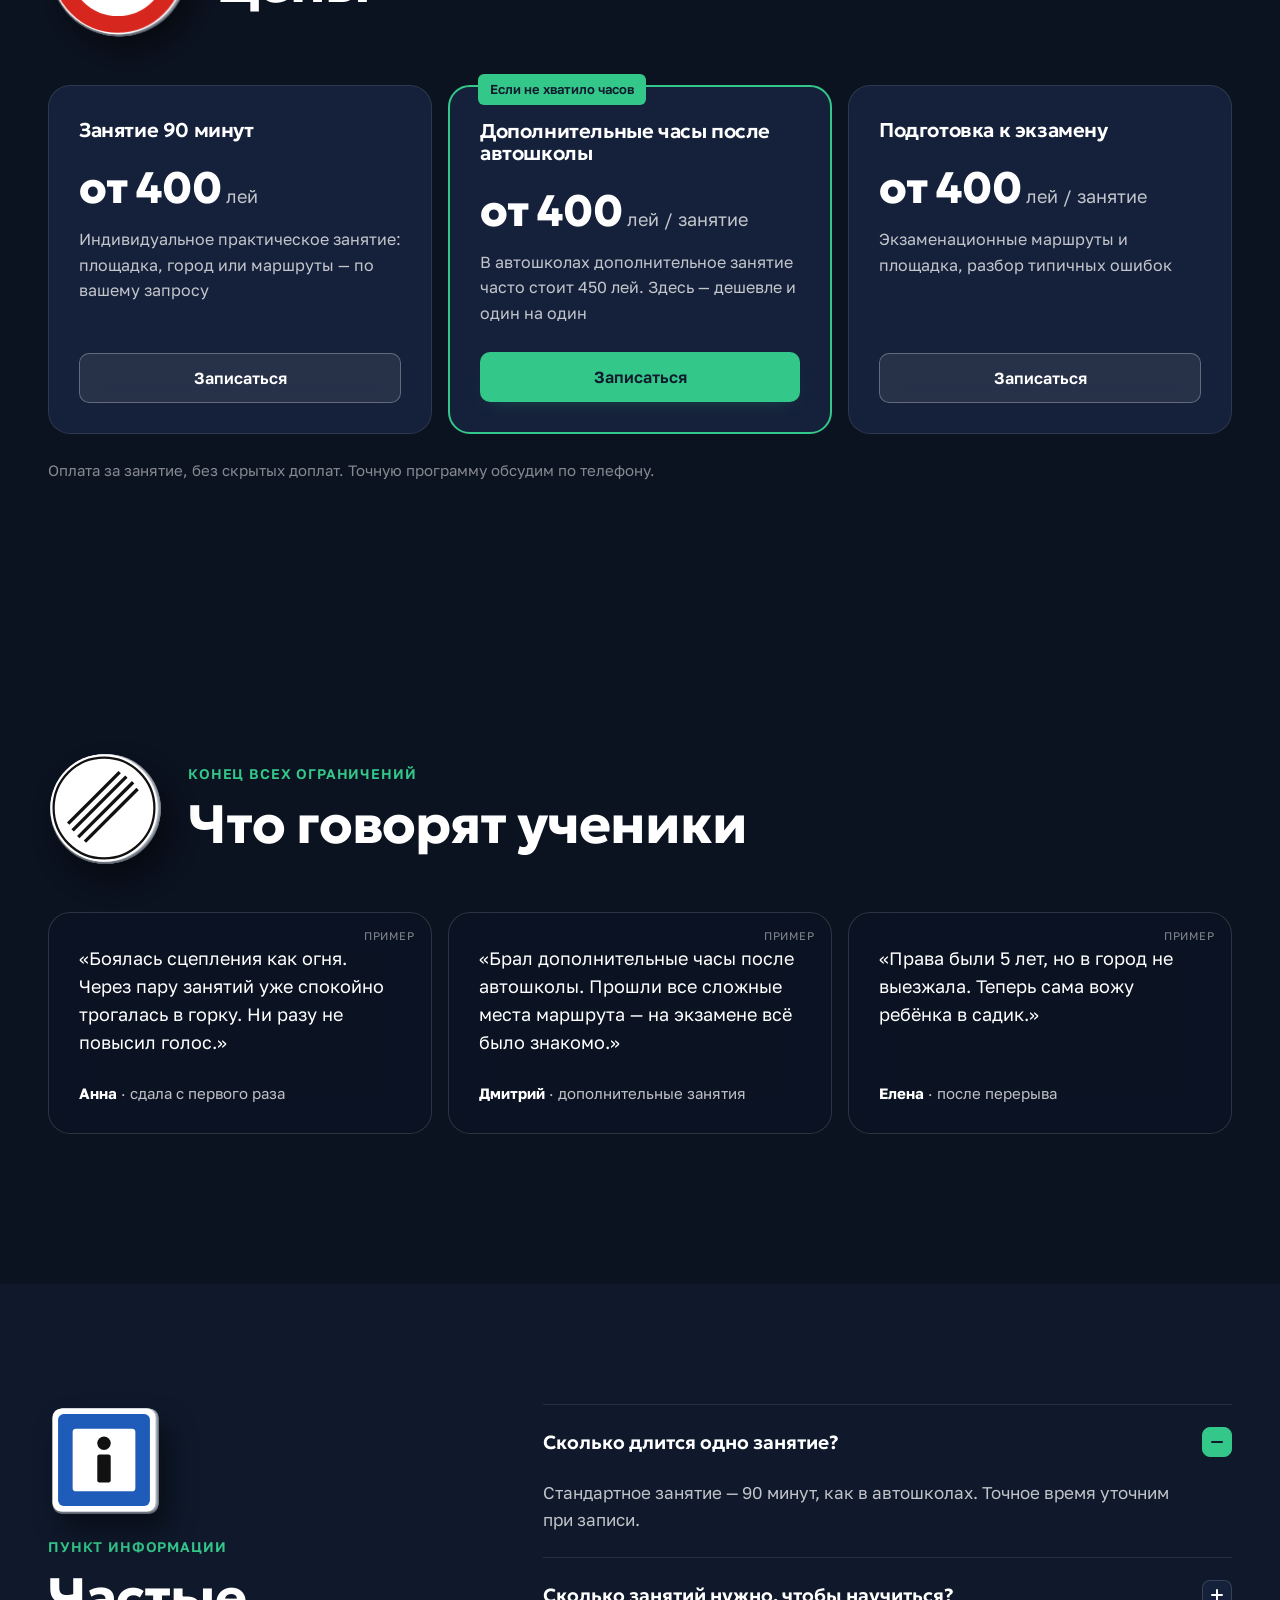
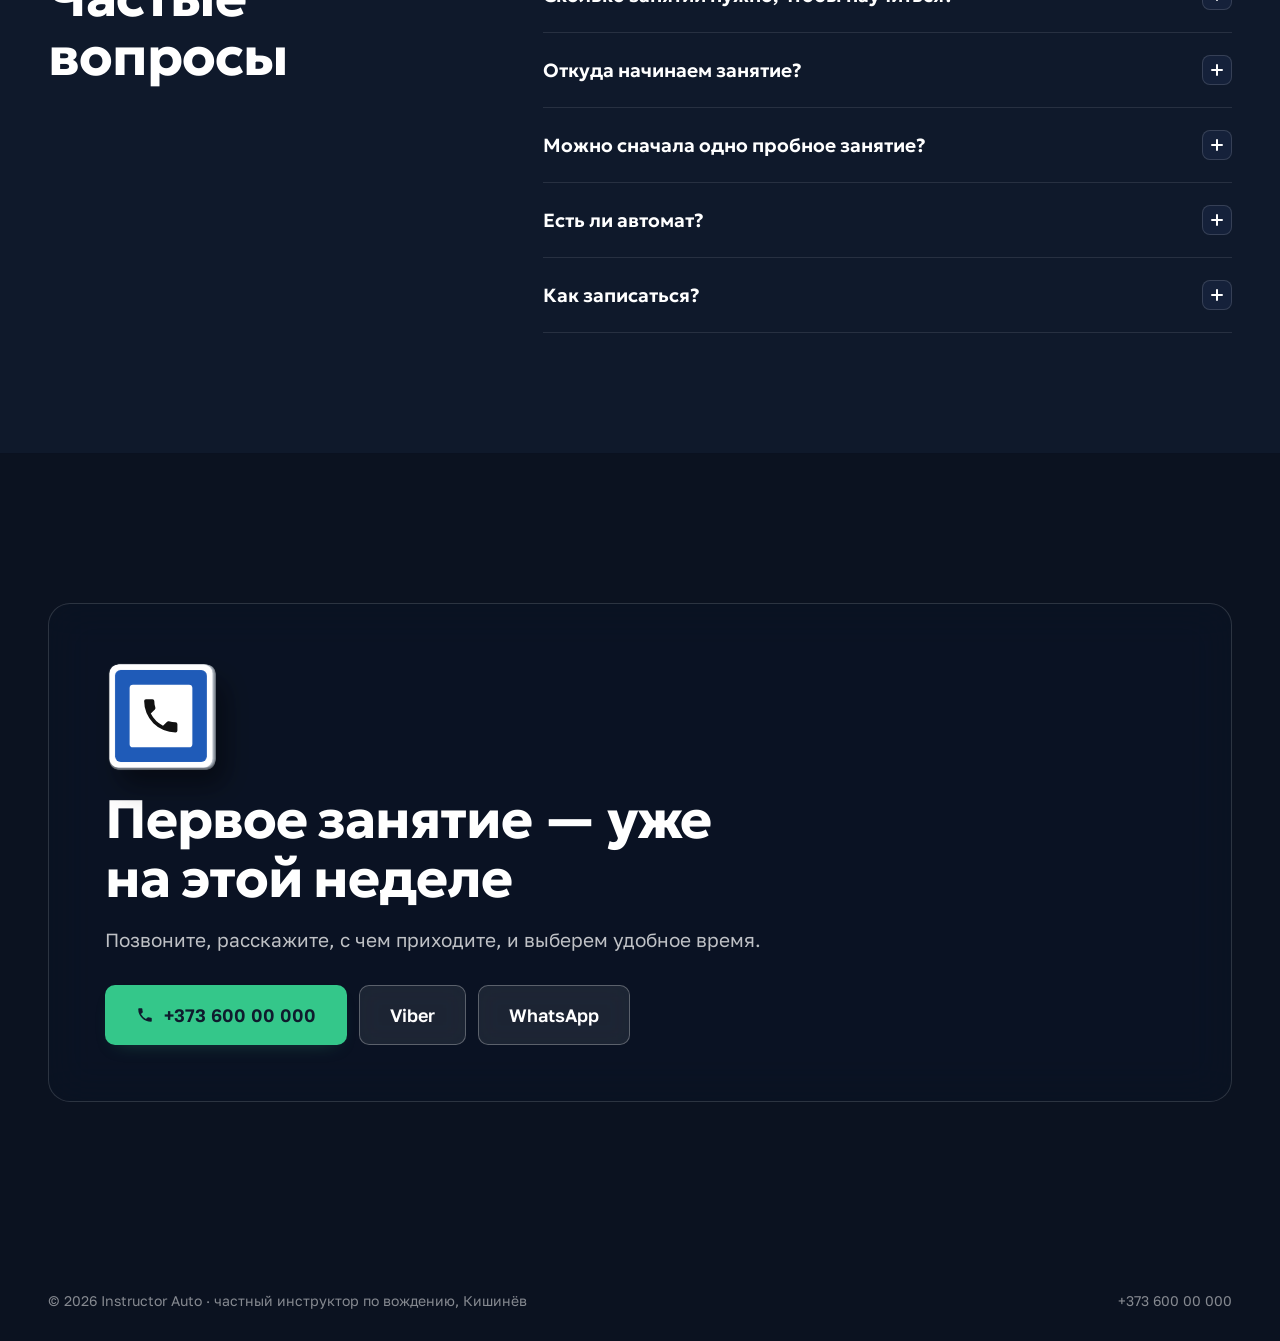
==== commit 9294e88a: "Add files via upload" ====
--- a/index.html
+++ b/index.html
@@ -7,6 +7,17 @@
   <title>Спокойный автоинструктор в Кишинёве — механика, Skoda Fabia</title>
   <meta name="description" content="Индивидуальные уроки вождения в Кишинёве: категория B, механика, Skoda Fabia. Терпеливо, без крика, в удобное для вас время. От 400 лей за занятие.">
   <meta name="theme-color" content="#0B1220">
+  <!-- Превью для Viber / Telegram / Facebook. Адрес сайта ПРЕДПОЛАГАЕМЫЙ — поменять, если зальём под другим именем -->
+  <meta property="og:type" content="website">
+  <meta property="og:title" content="Спокойный инструктор по вождению в Кишинёве">
+  <meta property="og:description" content="Индивидуальные уроки на механике, Skoda Fabia. Без крика и нервов, в удобное время. От 400 лей за занятие.">
+  <meta property="og:url" content="https://webonix-md.github.io/instructor/">
+  <meta property="og:image" content="https://webonix-md.github.io/instructor/img/og/og-square-ru.jpg">
+  <meta property="og:image:width" content="1200">
+  <meta property="og:image:height" content="1200">
+  <meta property="og:locale" content="ru_RU">
+  <meta property="og:locale:alternate" content="ro_RO">
+  <meta name="twitter:card" content="summary_large_image">
   <link rel="icon" href="img/logo/mark.svg" type="image/svg+xml">
   <link rel="alternate" hreflang="ru" href="index.html">
   <link rel="alternate" hreflang="ro" href="ro.html">
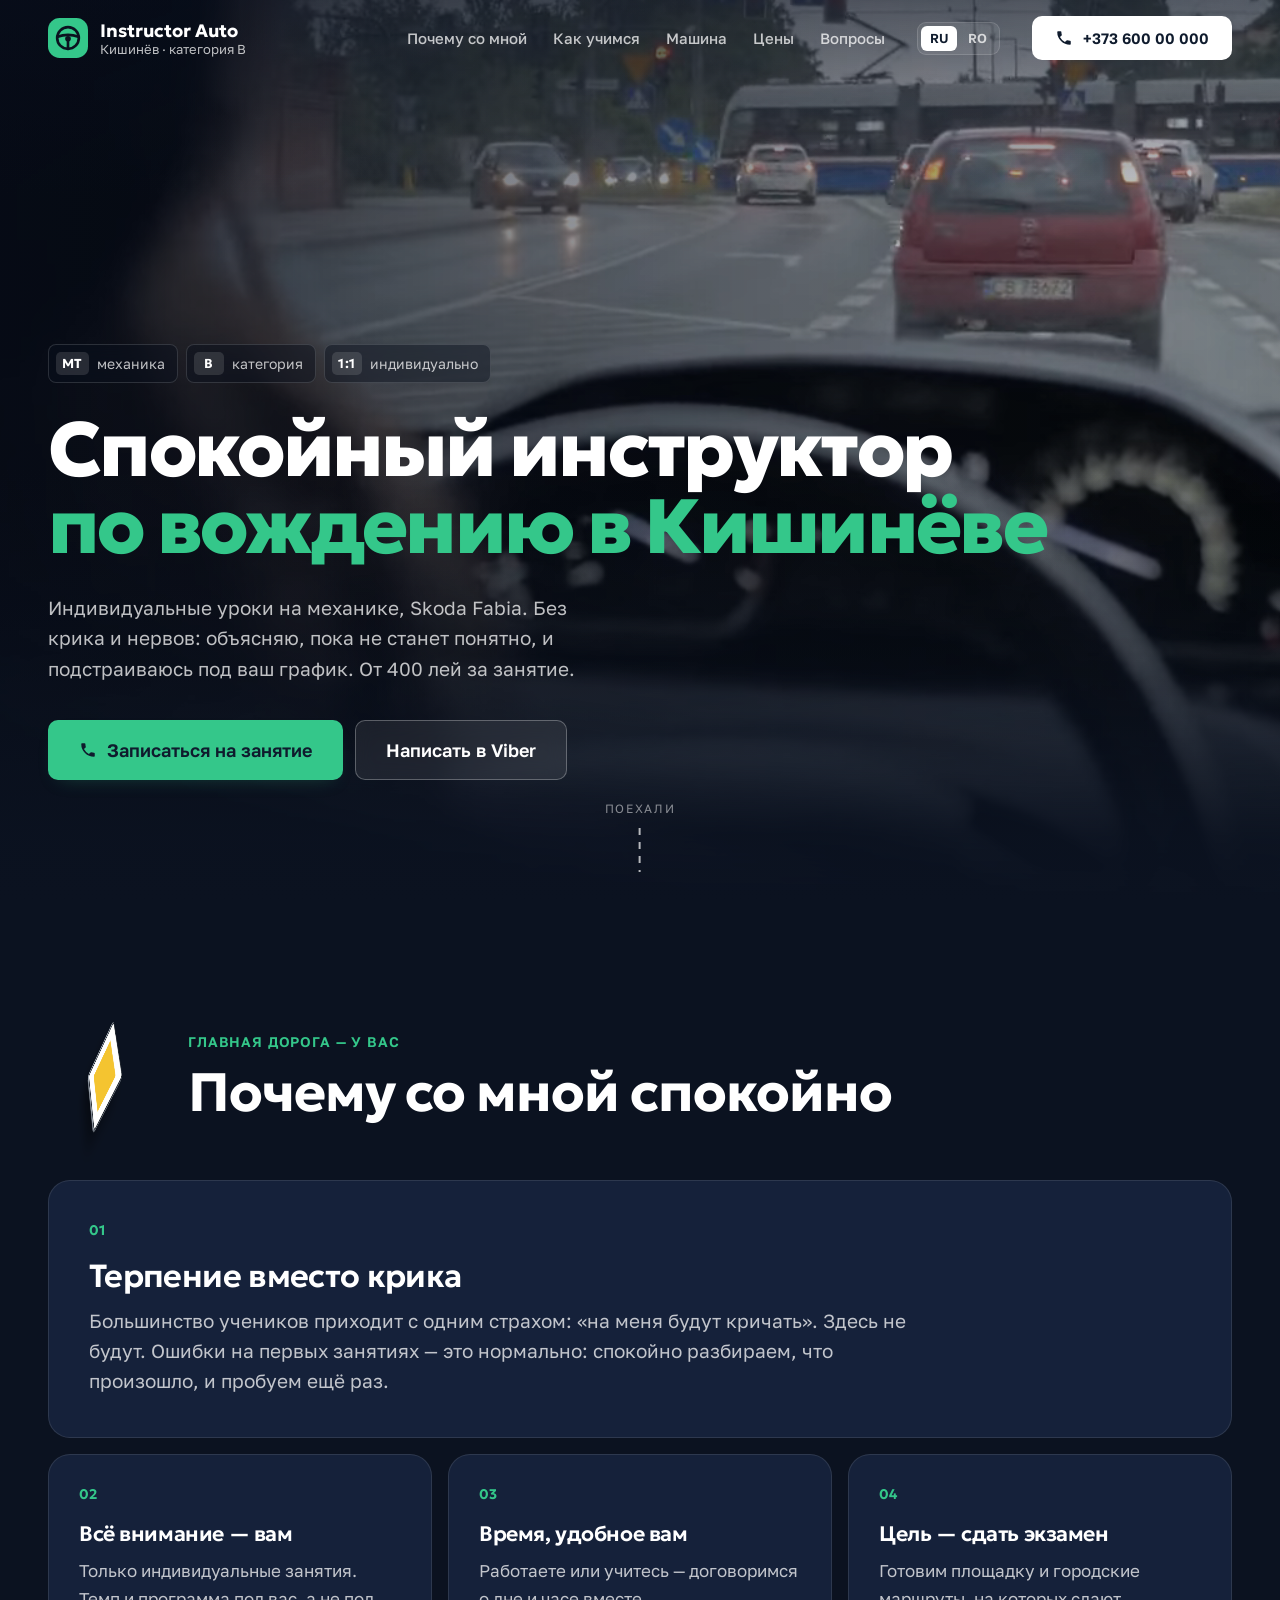
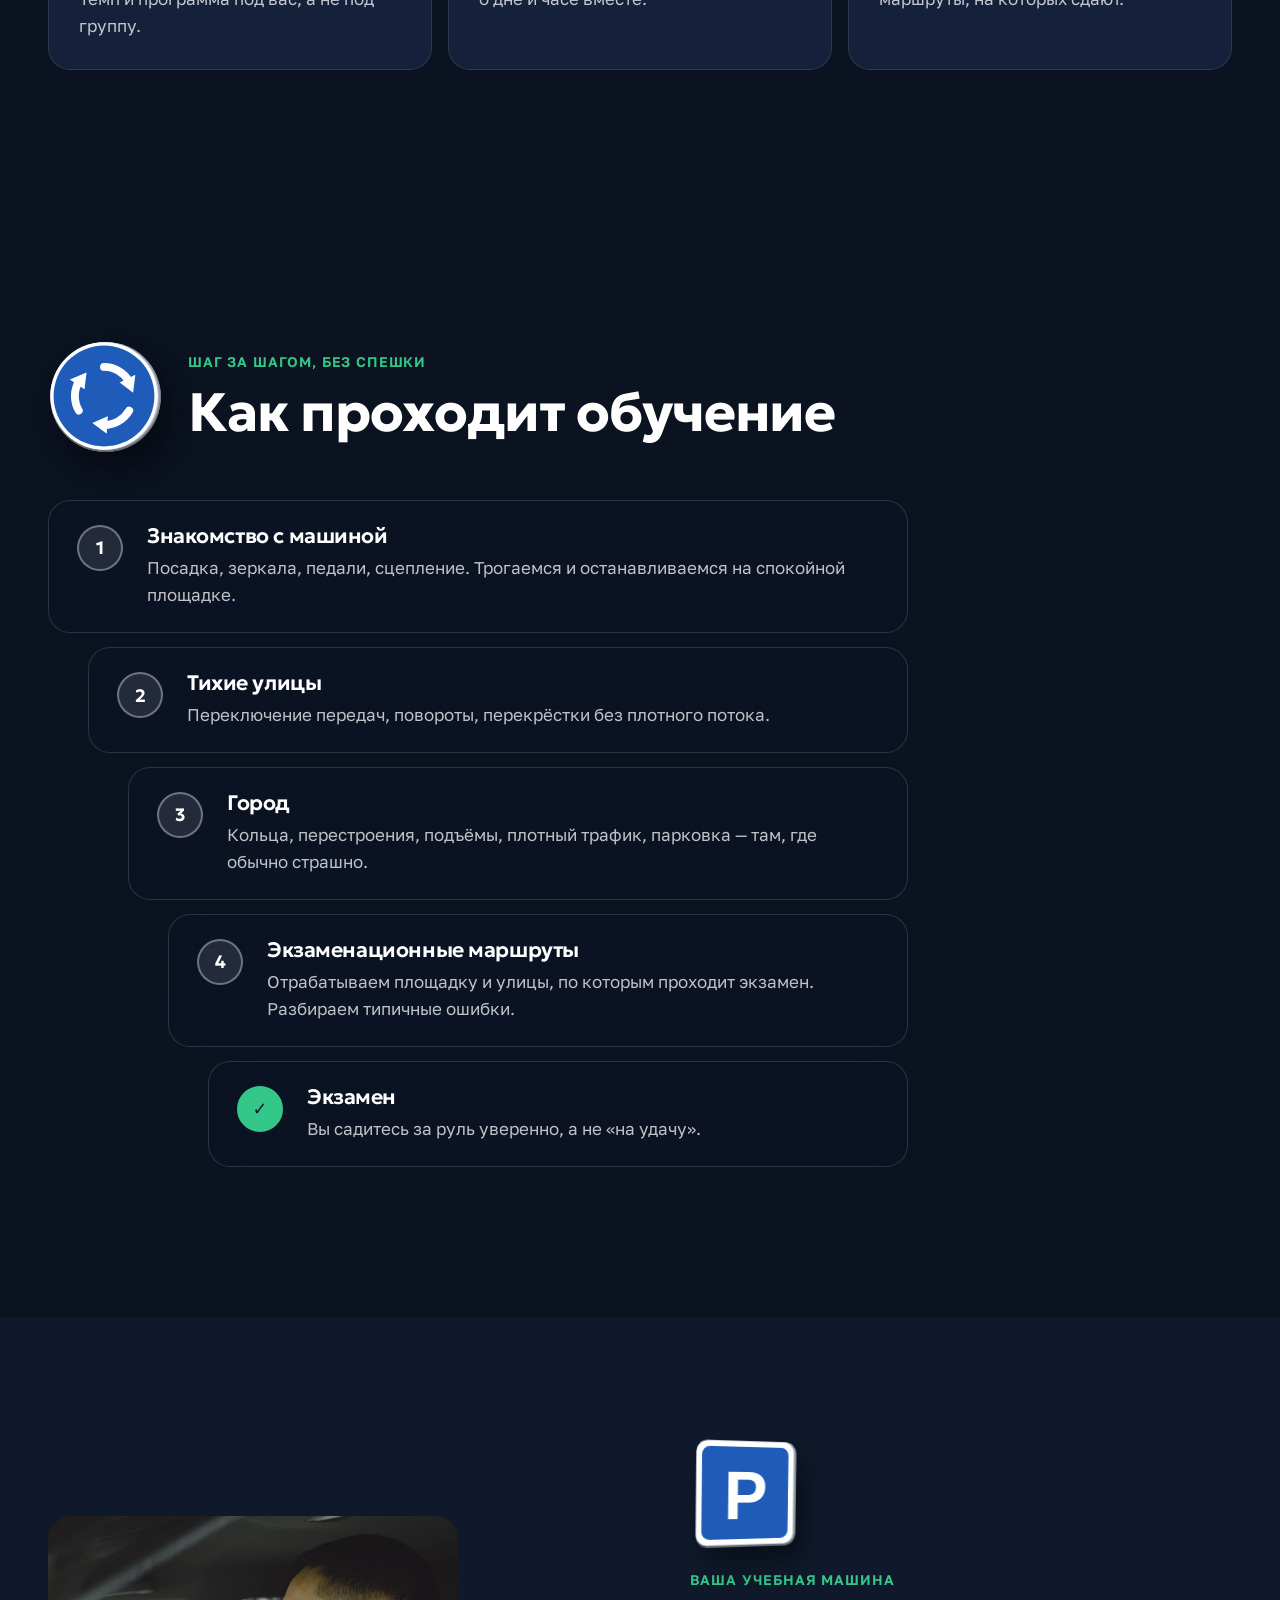
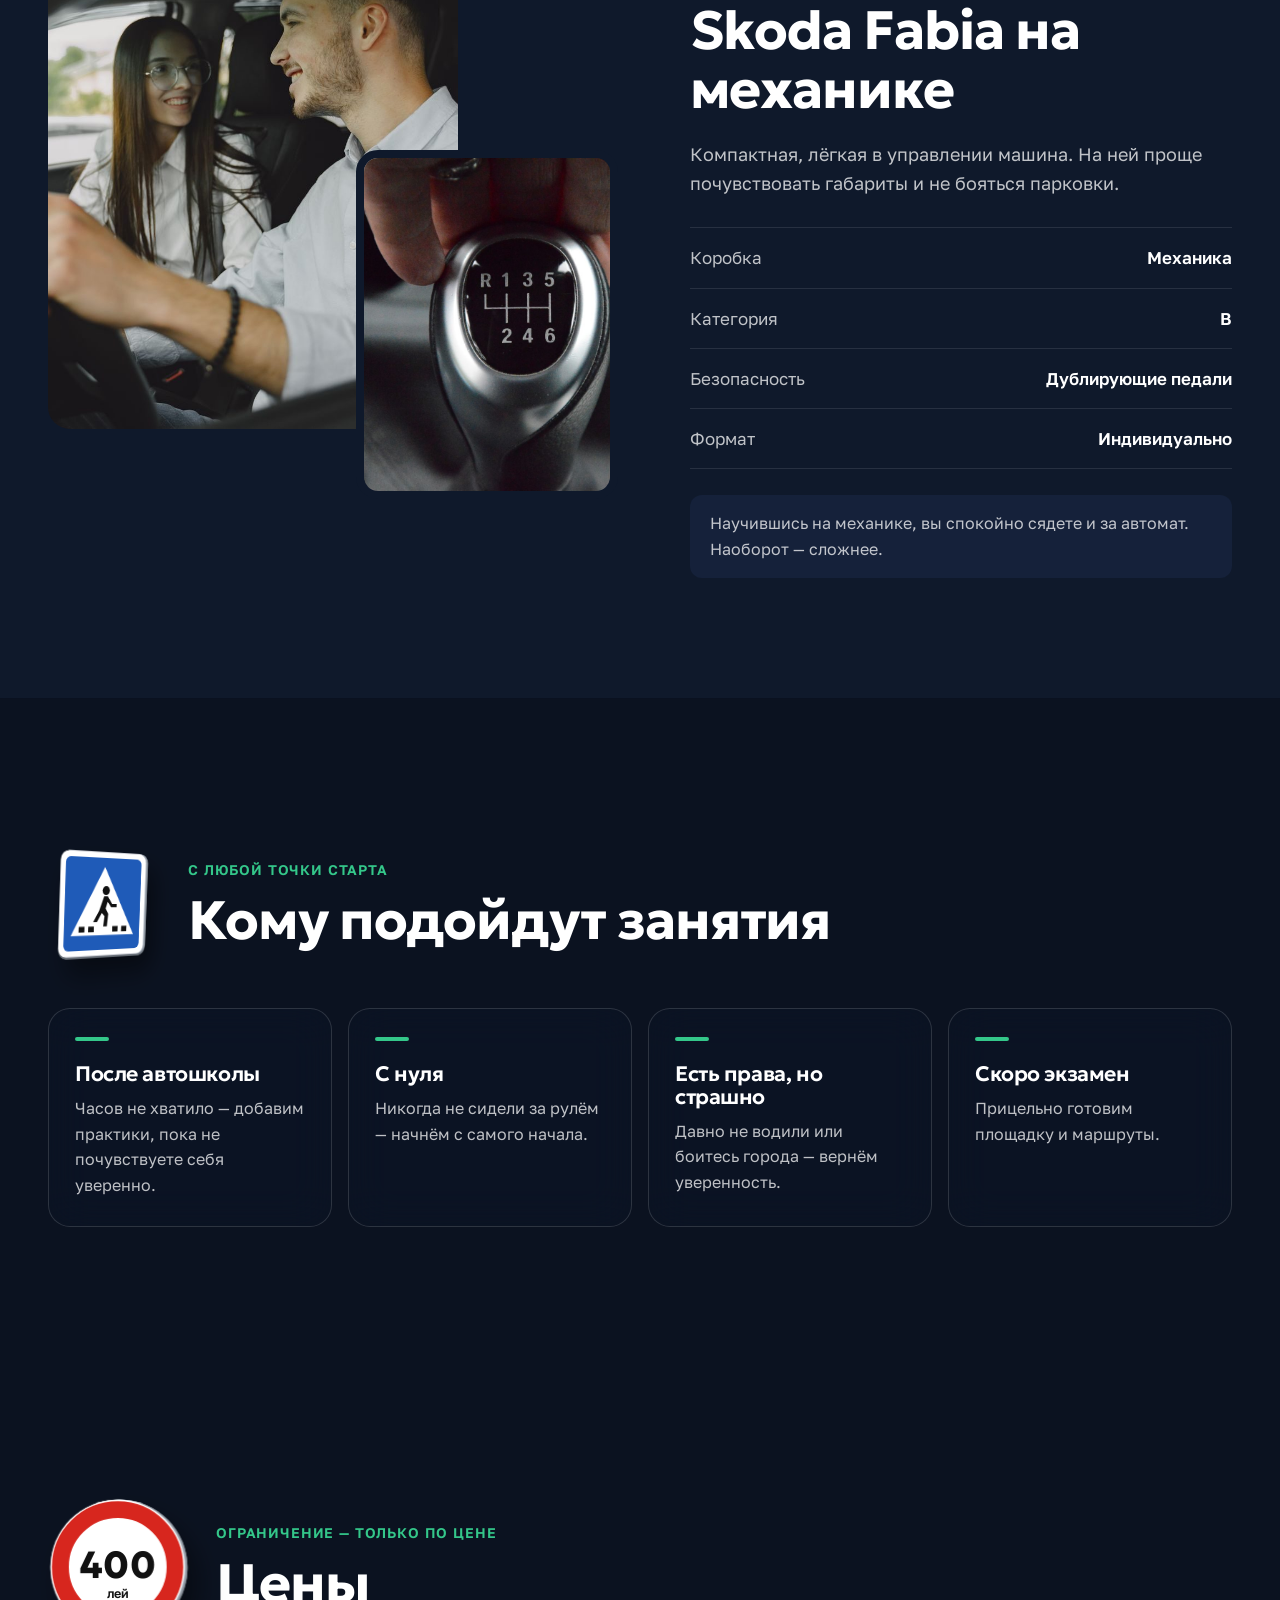
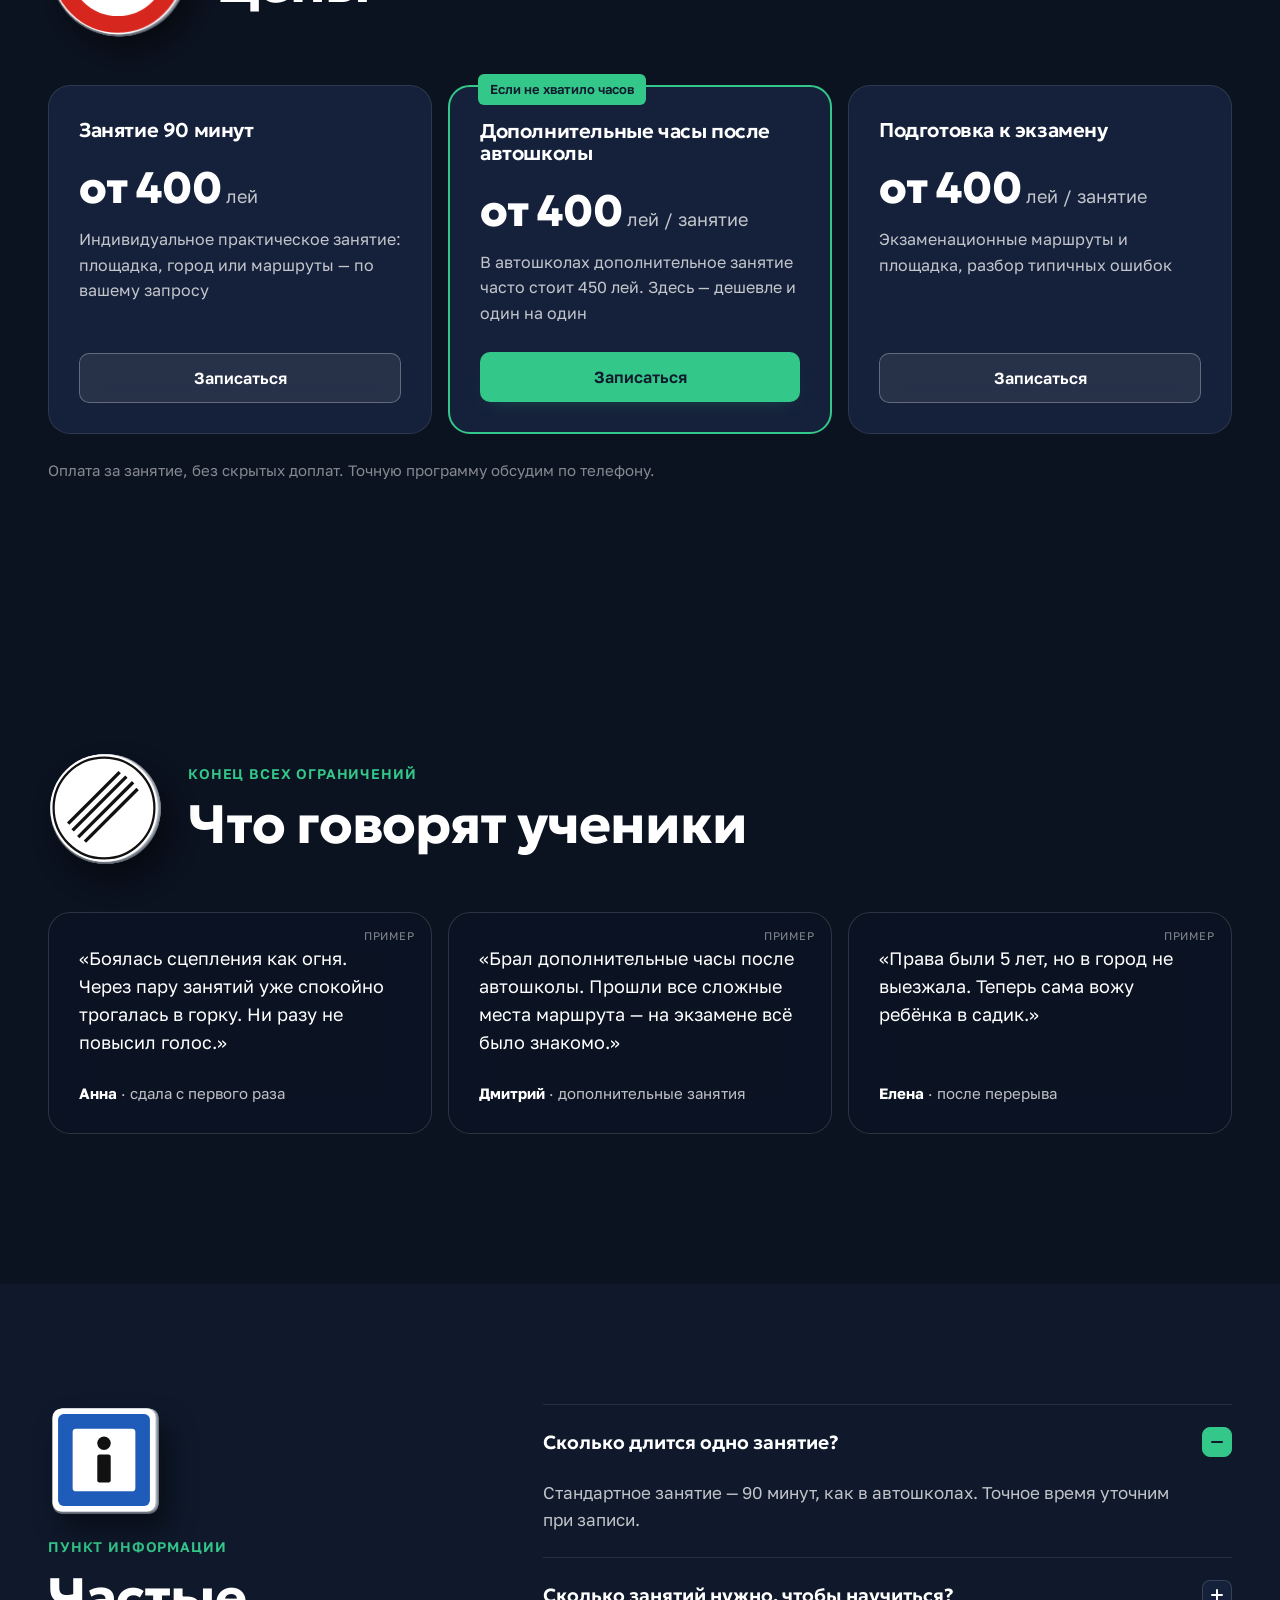
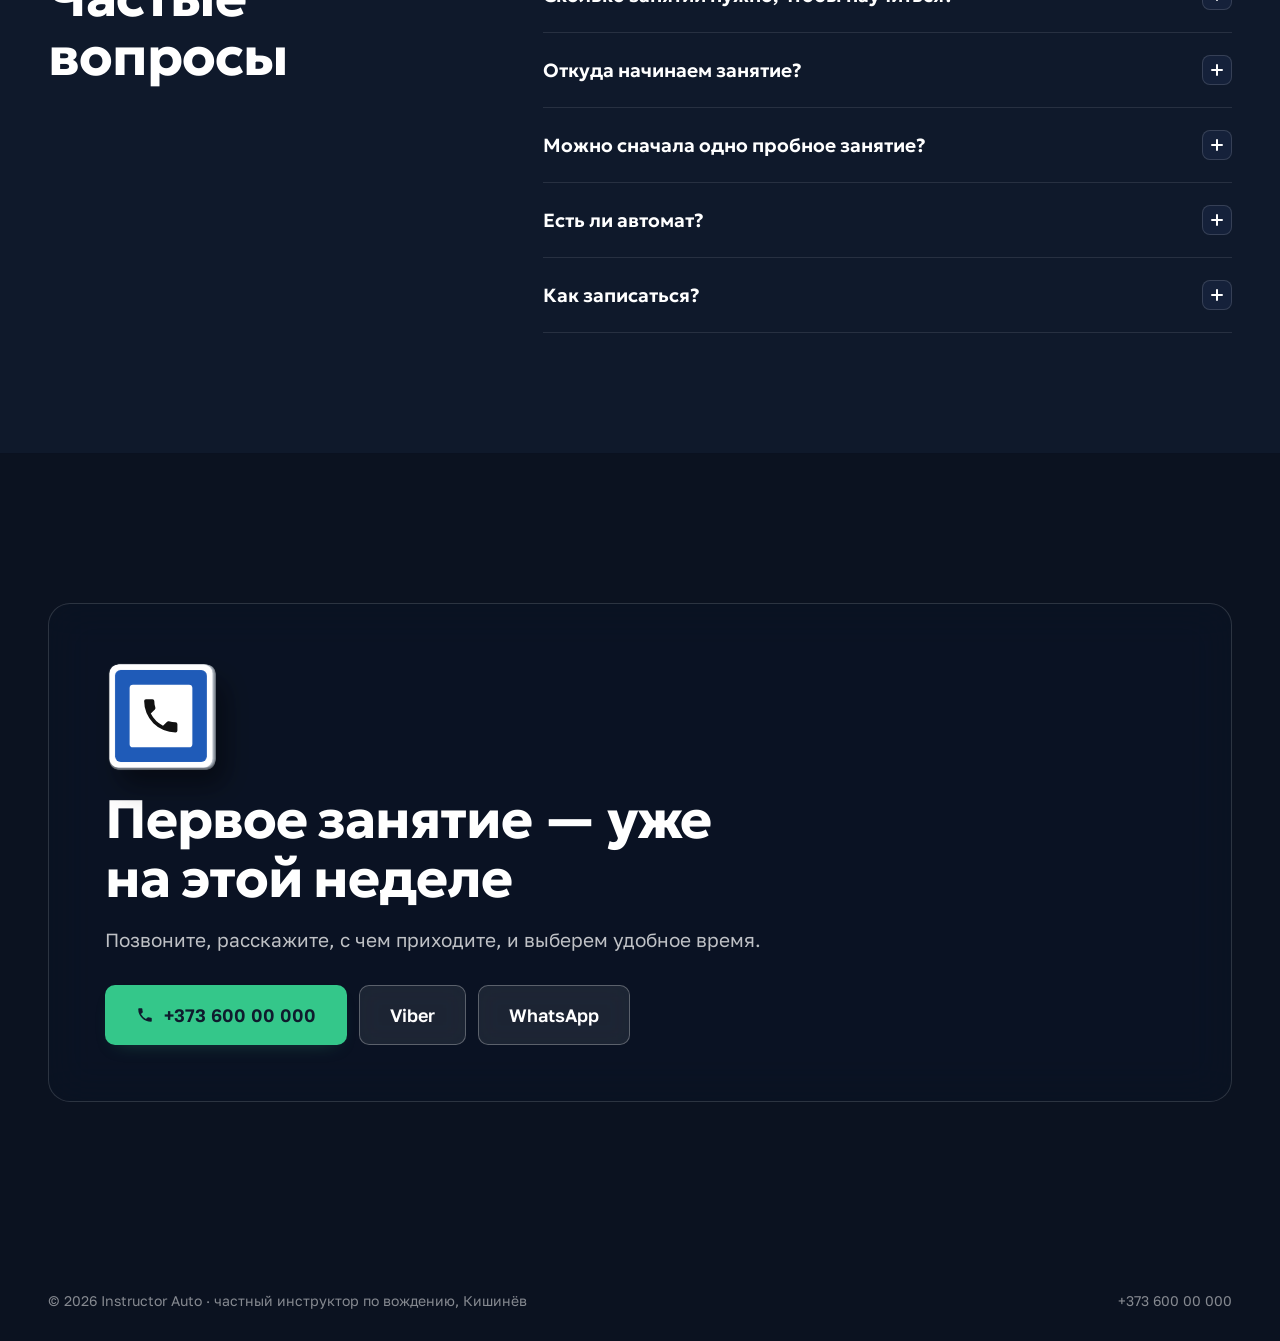
==== commit 1e7a123b: "Add files via upload" ====
--- a/index.html
+++ b/index.html
@@ -213,8 +213,8 @@
   <section class="sec sec--alt" id="car">
     <div class="wrap car">
       <div class="car__photos reveal">
-        <img class="car__p1" src="img/car/fabia-front-tall.jpg" alt="Учебная машина Skoda Fabia, синяя" loading="lazy">
-        <img class="car__p2" src="img/car/fabia-interior.jpg" alt="Салон Skoda Fabia: руль и механическая коробка передач" loading="lazy">
+        <img class="car__p1" src="img/stock/lesson.jpg" alt="Занятие по вождению: ученик за рулём, рядом инструктор" loading="lazy">
+        <img class="car__p2" src="img/stock/gear.jpg" alt="Рычаг механической коробки передач" loading="lazy">
       </div>
       <div class="car__text">
         <div class="head head--stack reveal">
--- a/css/styles.css
+++ b/css/styles.css
@@ -257,7 +257,7 @@
 /* 4. машина */
 .car { display: grid; grid-template-columns: 1.05fr 1fr; gap: 72px; align-items: center; }
 .car__photos { position: relative; padding-bottom: 70px; }
-.car__p1 { width: 72%; aspect-ratio: 4/5; object-fit: cover; border-radius: var(--r-card); }
+.car__p1 { width: 72%; aspect-ratio: 4/5; object-fit: cover; object-position: 75% 50%; border-radius: var(--r-card); }
 .car__p2 {
   position: absolute; right: 0; bottom: 0; width: 46%; aspect-ratio: 3/4;
   object-fit: cover; object-position: 30% 50%;
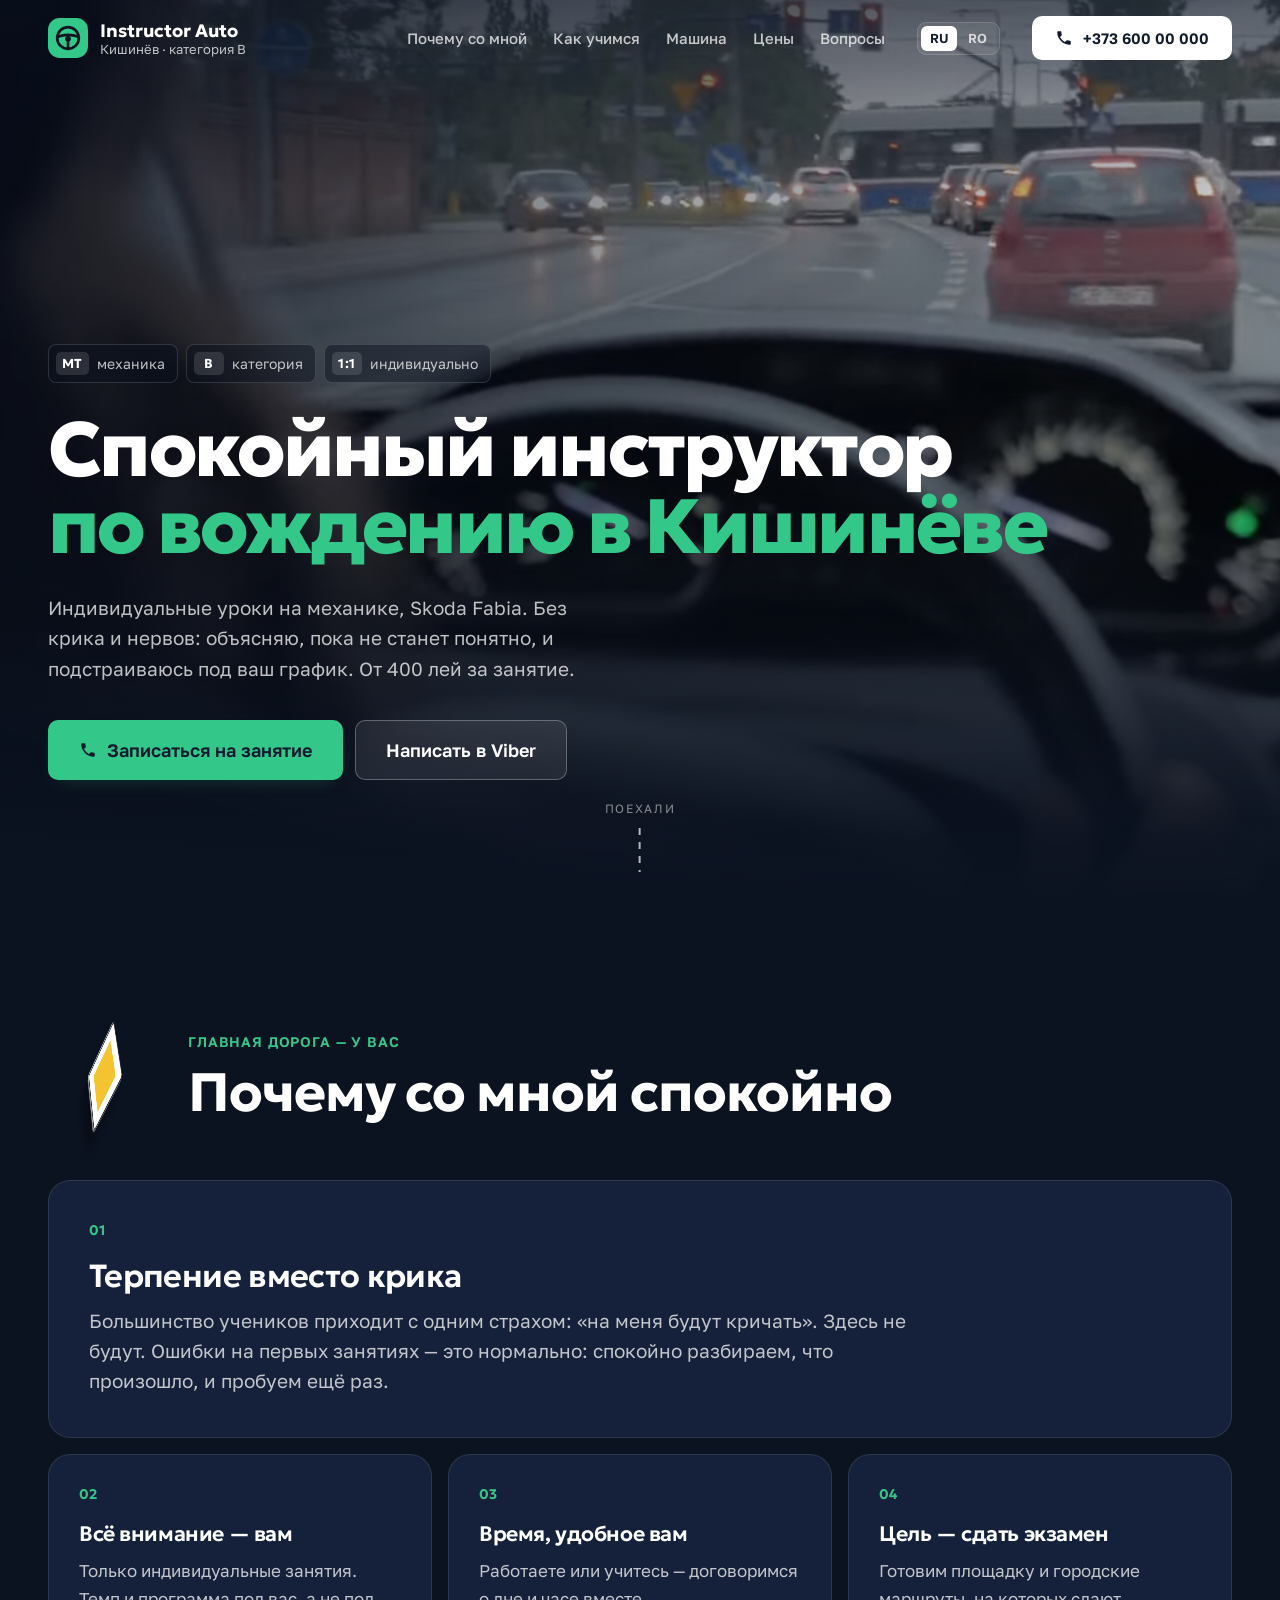
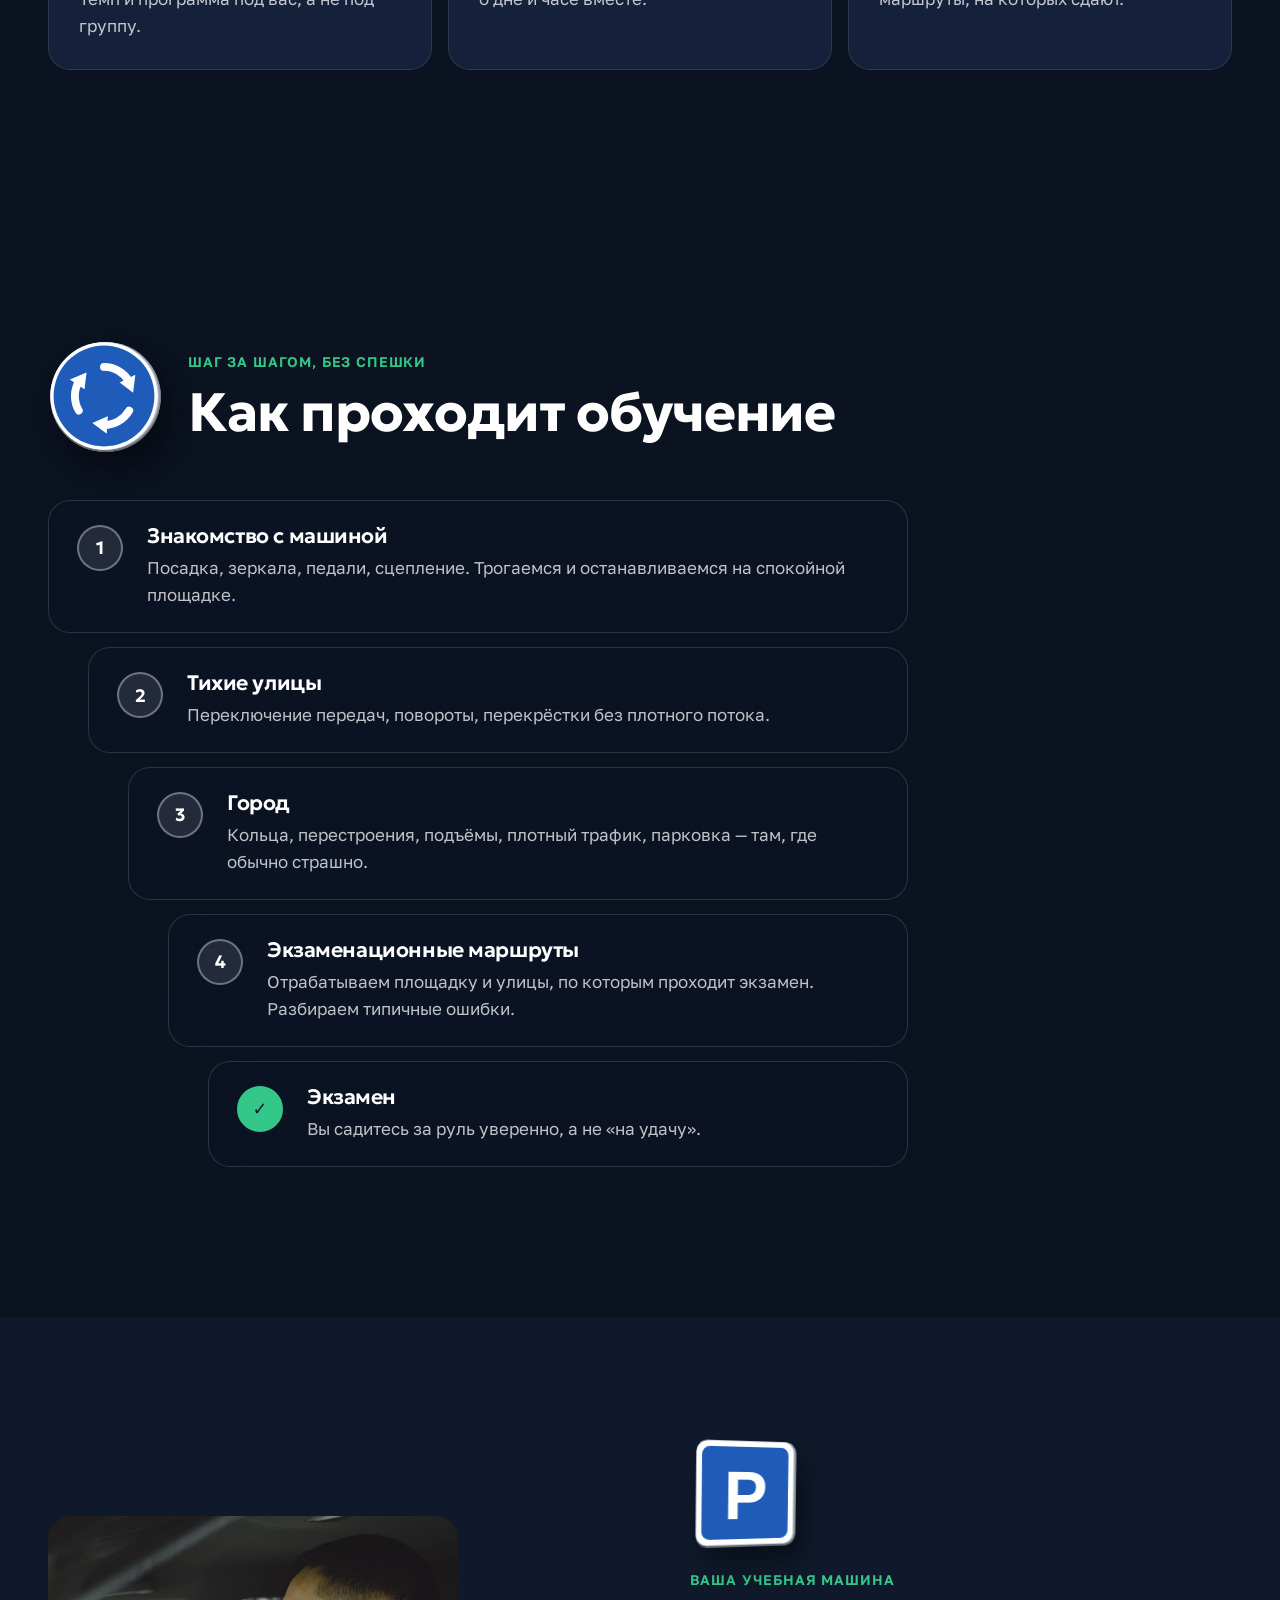
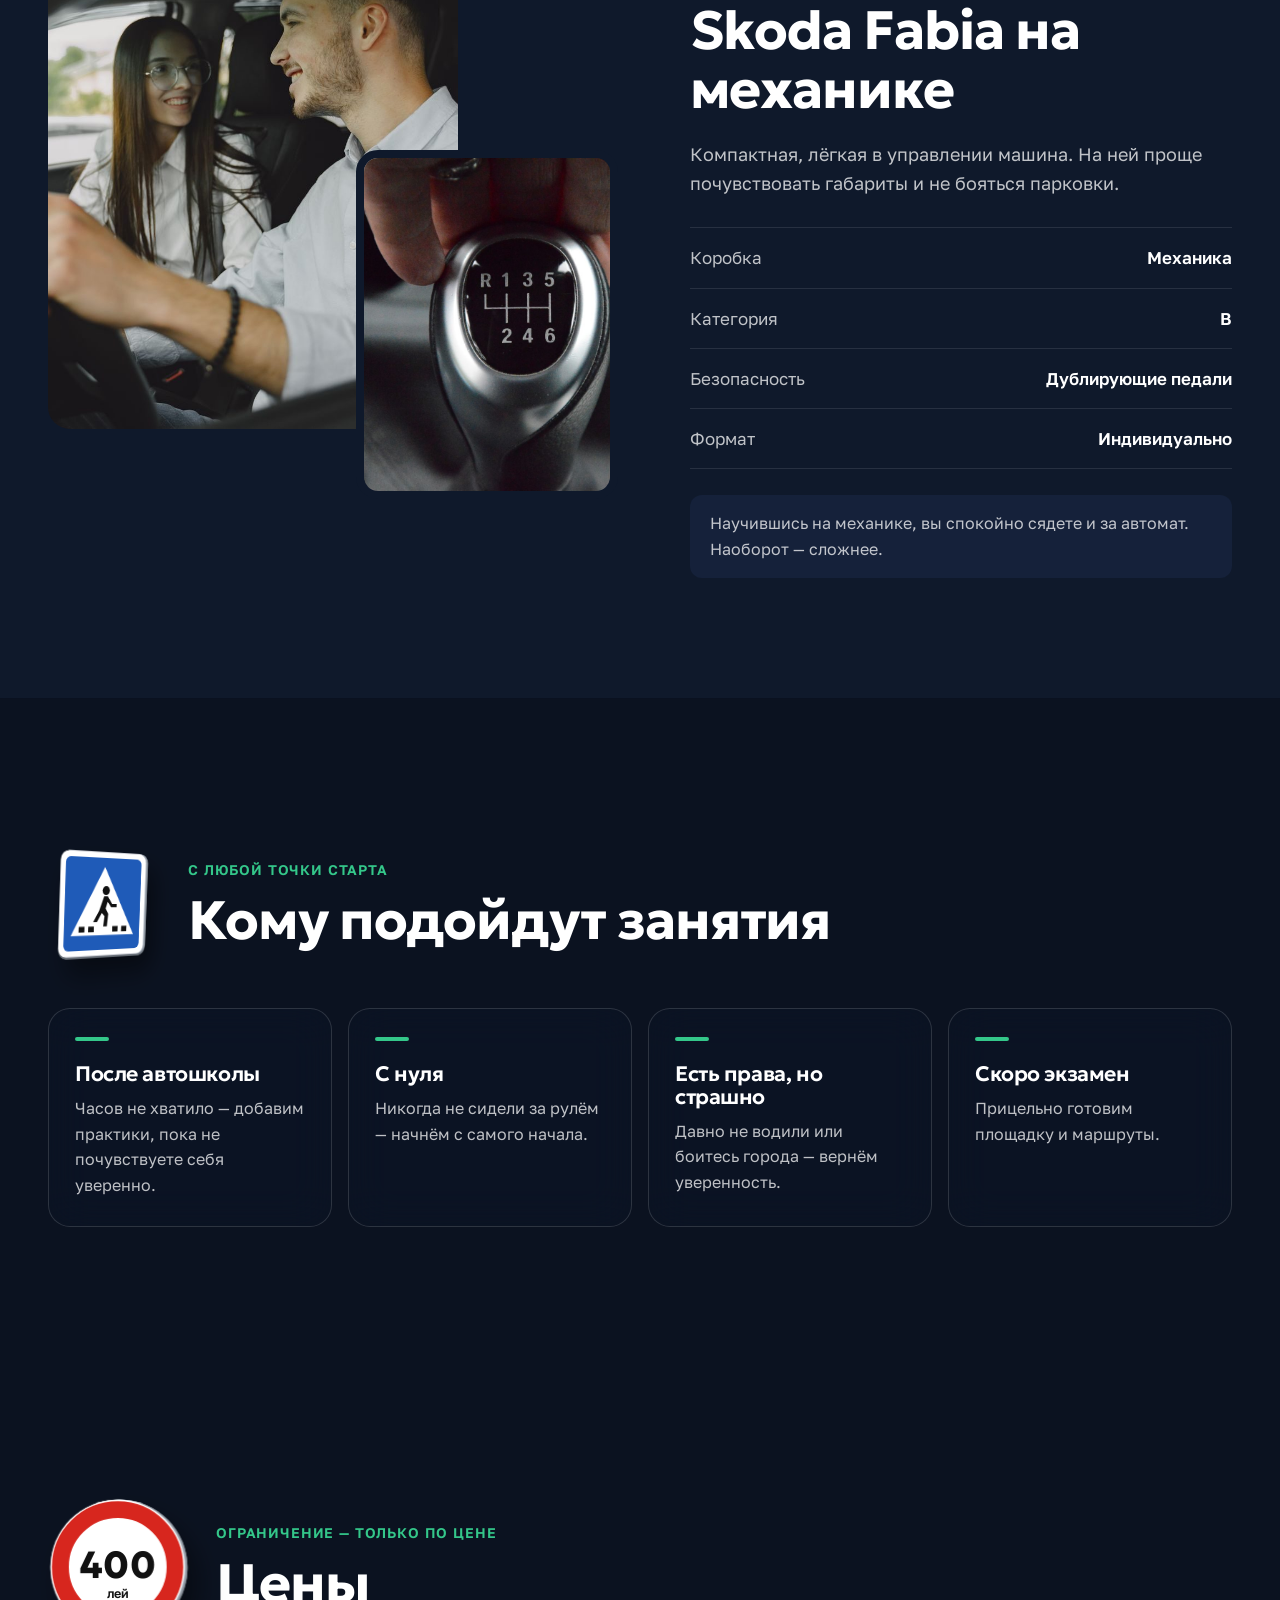
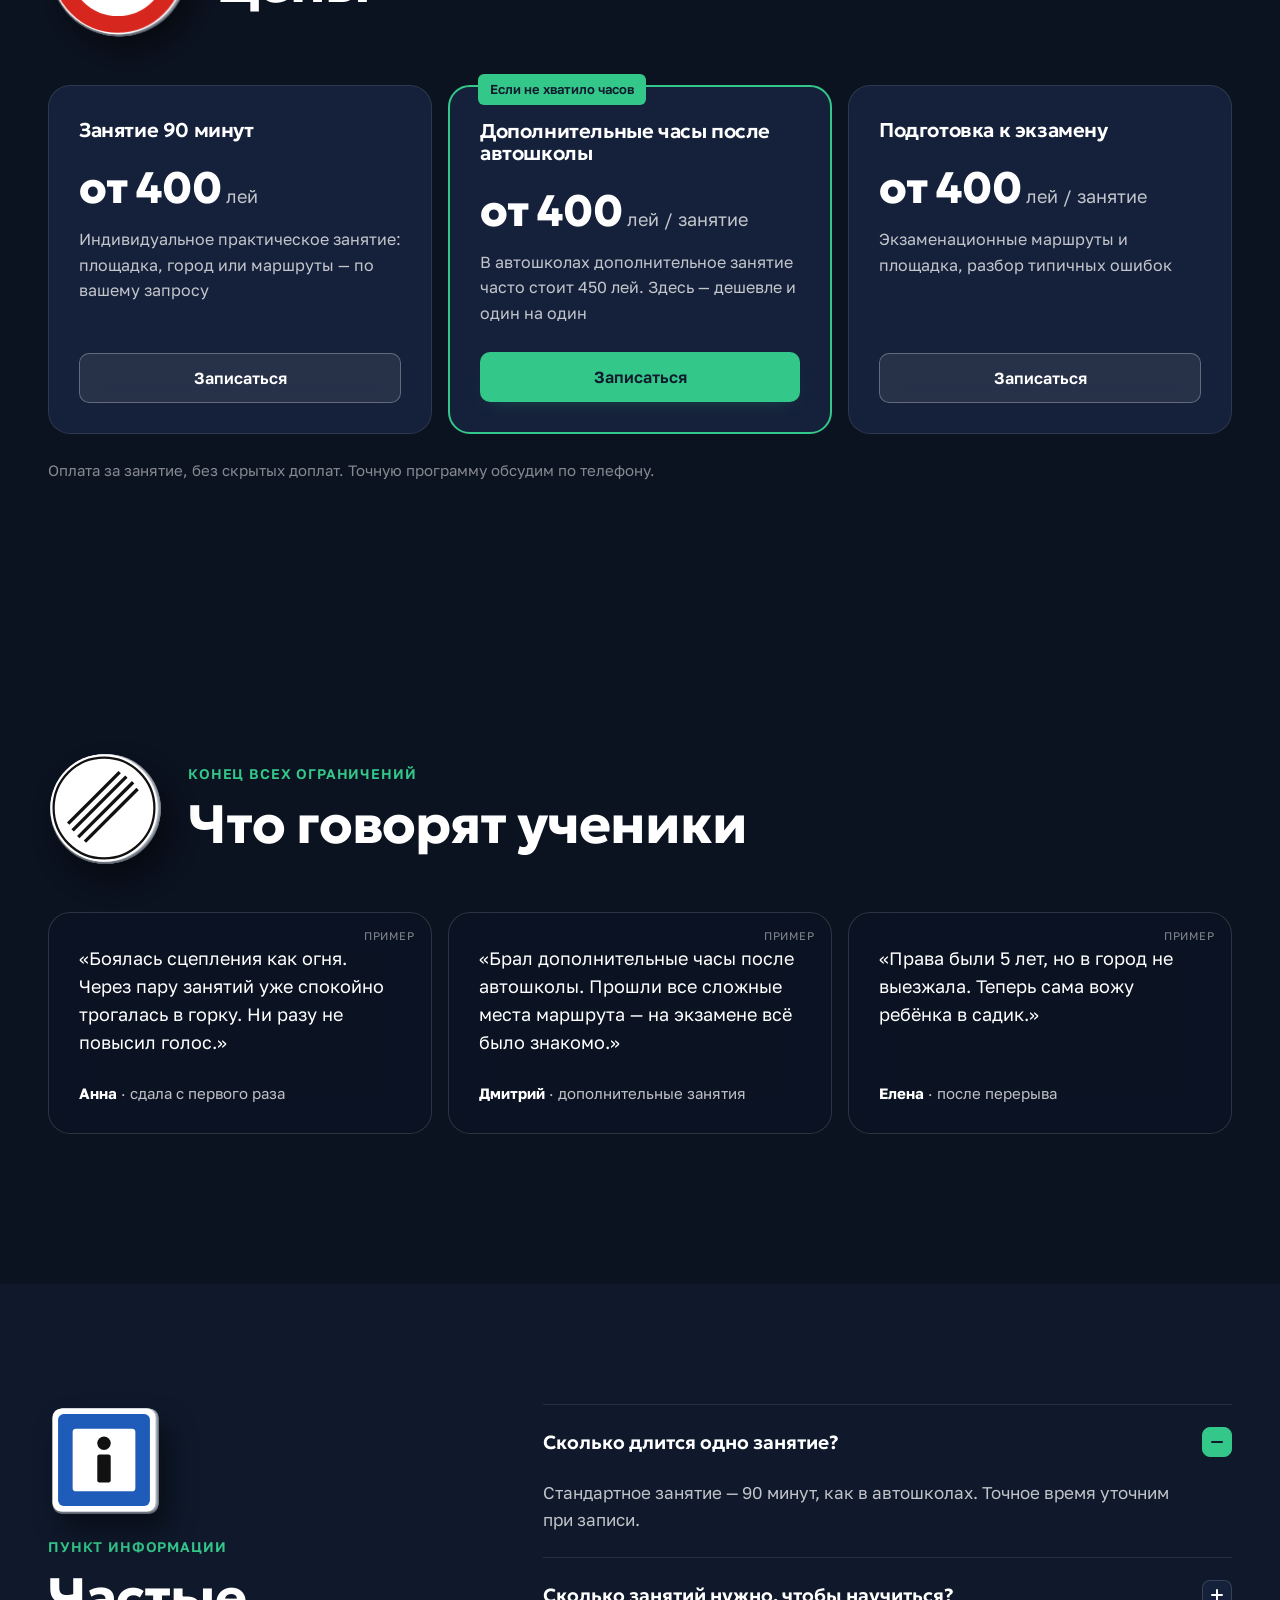
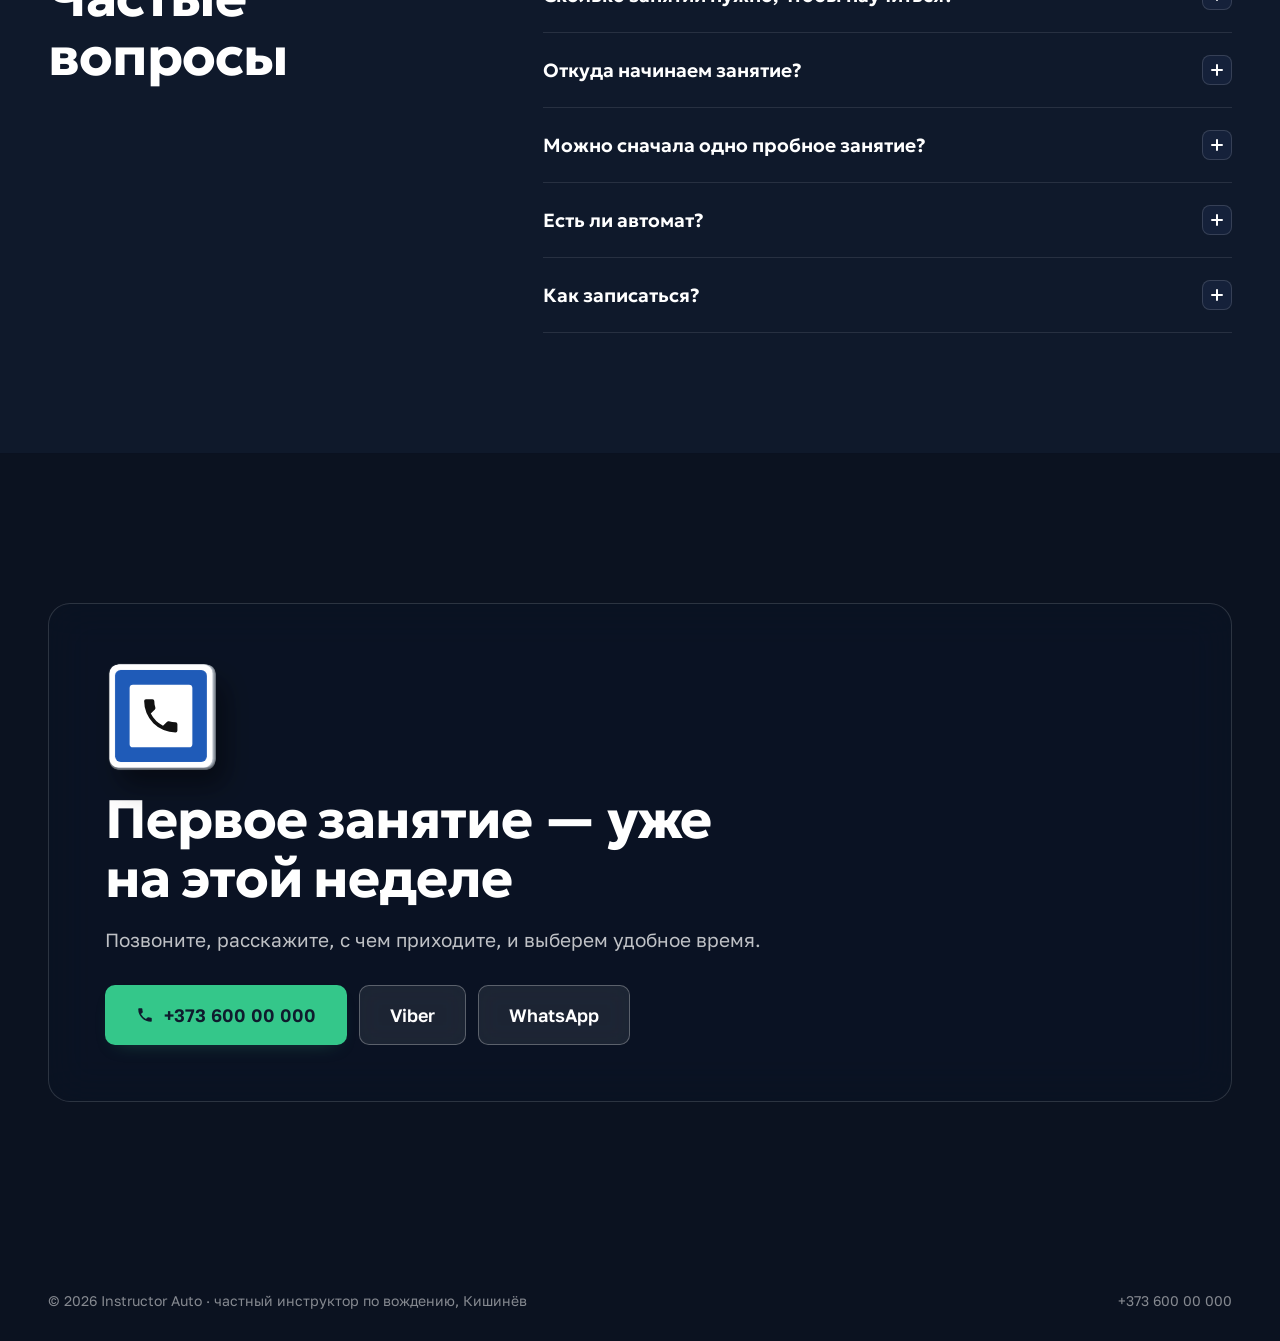
==== commit b268ba9b: "Add files via upload" ====
--- a/index.html
+++ b/index.html
@@ -12,7 +12,7 @@
   <meta property="og:title" content="Спокойный инструктор по вождению в Кишинёве">
   <meta property="og:description" content="Индивидуальные уроки на механике, Skoda Fabia. Без крика и нервов, в удобное время. От 400 лей за занятие.">
   <meta property="og:url" content="https://webonix-md.github.io/instructor/">
-  <meta property="og:image" content="https://webonix-md.github.io/instructor/img/og/og-square-ru.jpg">
+  <meta property="og:image" content="https://webonix-md.github.io/instructor/img/og/og-square-ru-2.jpg">
   <meta property="og:image:width" content="1200">
   <meta property="og:image:height" content="1200">
   <meta property="og:locale" content="ru_RU">
